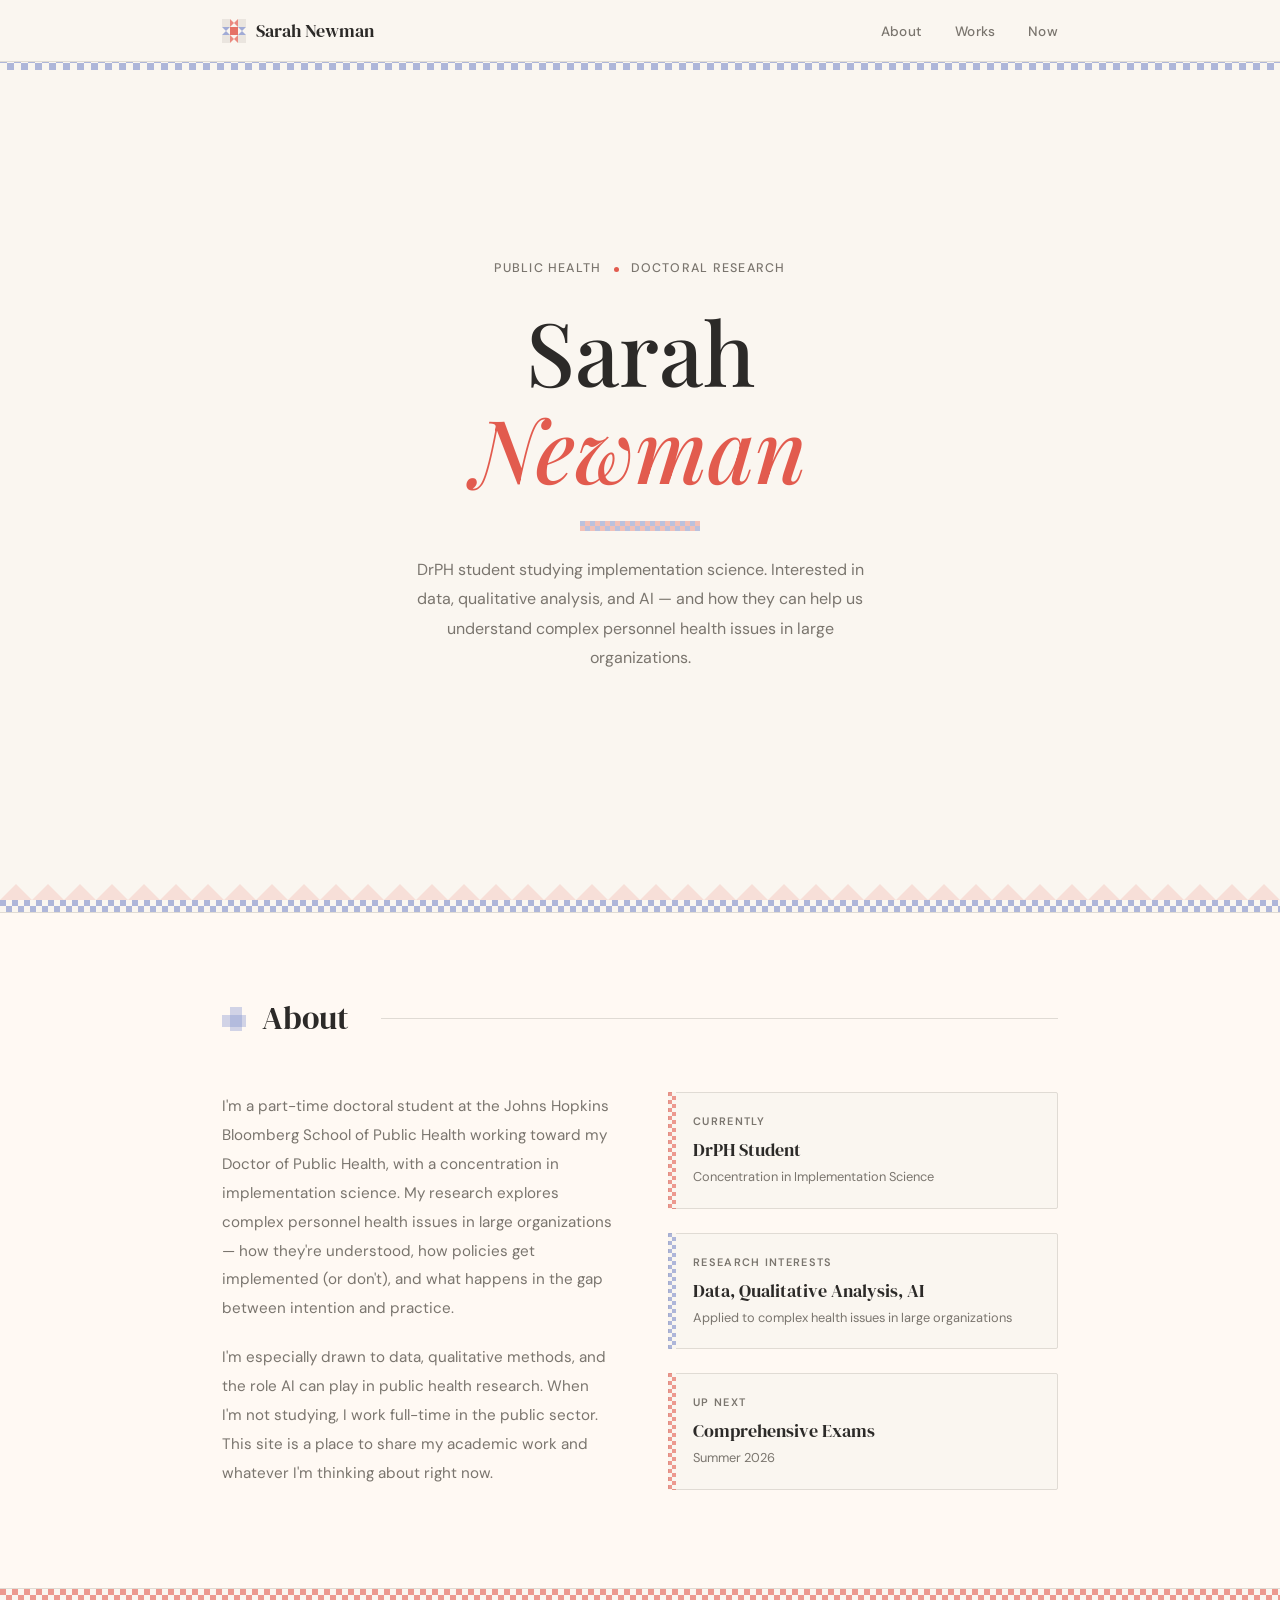
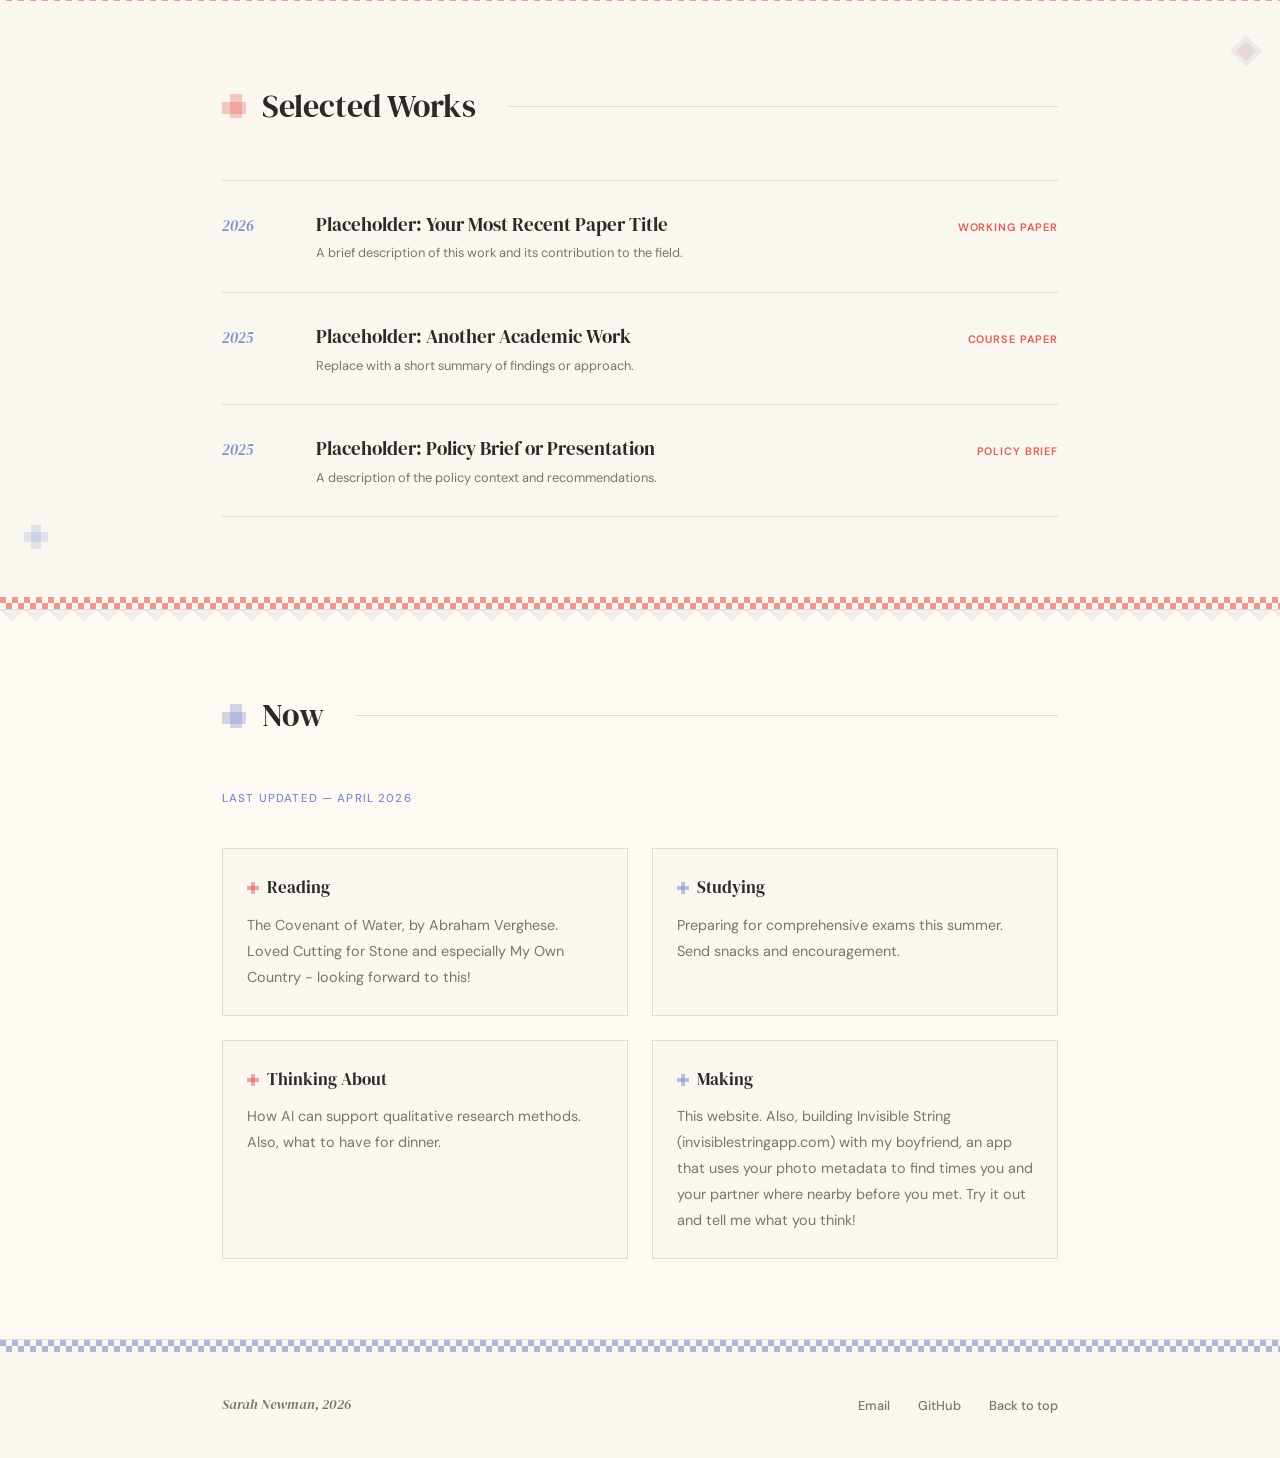
==== index.html @ 126efda4 "Update index.html" ====
<!DOCTYPE html>
<html lang="en">
<head>
    <meta charset="UTF-8">
    <meta name="viewport" content="width=device-width, initial-scale=1.0">
    <title>Sarah Newman</title>
    <link rel="preconnect" href="https://fonts.googleapis.com">
    <link rel="preconnect" href="https://fonts.gstatic.com" crossorigin>
    <link href="https://fonts.googleapis.com/css2?family=Playfair+Display:ital,wght@0,400;0,500;0,600;1,400;1,500&family=DM+Serif+Display:ital@0;1&family=DM+Sans:ital,wght@0,300;0,400;0,500;0,600;1,400&display=swap" rel="stylesheet">
    <style>
        *, *::before, *::after {
            margin: 0;
            padding: 0;
            box-sizing: border-box;
        }

        :root {
            --cream: #FAF6F0;
            --warm-white: #FFF9F3;
            --ink: #2c2a28;
            --muted: #7a756e;
            --coral: #E25B4E;
            --coral-light: rgba(226, 91, 78, 0.12);
            --periwinkle: #7B8CCA;
            --periwinkle-light: rgba(123, 140, 202, 0.12);
            --rule: #e0dbd4;
            --serif: 'DM Serif Display', Georgia, serif;
            --sans: 'DM Sans', 'Helvetica Neue', sans-serif;
        }

        html { scroll-behavior: smooth; }

        body {
            font-family: var(--sans);
            background-color: var(--cream);
            color: var(--ink);
            line-height: 1.6;
            -webkit-font-smoothing: antialiased;
        }

        /* ═══════════════════════════════════
           QUILT BLOCK SVG PATTERNS
           ═══════════════════════════════════ */

        /* Checkerboard pattern - coral */
        .checker-coral {
            background-image: url("data:image/svg+xml,%3Csvg width='24' height='24' viewBox='0 0 24 24' xmlns='http://www.w3.org/2000/svg'%3E%3Crect x='0' y='0' width='12' height='12' fill='%23E25B4E' opacity='0.9'/%3E%3Crect x='12' y='12' width='12' height='12' fill='%23E25B4E' opacity='0.9'/%3E%3Crect x='12' y='0' width='12' height='12' fill='%23FAF6F0'/%3E%3Crect x='0' y='12' width='12' height='12' fill='%23FAF6F0'/%3E%3C/svg%3E");
            background-size: 16px 16px;
        }

        /* Checkerboard pattern - periwinkle */
        .checker-peri {
            background-image: url("data:image/svg+xml,%3Csvg width='24' height='24' viewBox='0 0 24 24' xmlns='http://www.w3.org/2000/svg'%3E%3Crect x='0' y='0' width='12' height='12' fill='%237B8CCA' opacity='0.9'/%3E%3Crect x='12' y='12' width='12' height='12' fill='%237B8CCA' opacity='0.9'/%3E%3Crect x='12' y='0' width='12' height='12' fill='%23FAF6F0'/%3E%3Crect x='0' y='12' width='12' height='12' fill='%23FAF6F0'/%3E%3C/svg%3E");
            background-size: 16px 16px;
        }

        /* Cross / plus quilt block */
        .quilt-cross {
            display: inline-block;
            width: 28px;
            height: 28px;
            background-image: url("data:image/svg+xml,%3Csvg width='28' height='28' viewBox='0 0 28 28' xmlns='http://www.w3.org/2000/svg'%3E%3Crect x='8' y='0' width='12' height='28' fill='%237B8CCA' opacity='0.35'/%3E%3Crect x='0' y='8' width='28' height='12' fill='%237B8CCA' opacity='0.35'/%3E%3C/svg%3E");
            background-repeat: no-repeat;
        }

        .quilt-cross-coral {
            display: inline-block;
            width: 28px;
            height: 28px;
            background-image: url("data:image/svg+xml,%3Csvg width='28' height='28' viewBox='0 0 28 28' xmlns='http://www.w3.org/2000/svg'%3E%3Crect x='8' y='0' width='12' height='28' fill='%23E25B4E' opacity='0.3'/%3E%3Crect x='0' y='8' width='28' height='12' fill='%23E25B4E' opacity='0.3'/%3E%3C/svg%3E");
            background-repeat: no-repeat;
        }

        /* Diamond-in-square quilt block */
        .quilt-diamond {
            display: inline-block;
            width: 36px;
            height: 36px;
            background-image: url("data:image/svg+xml,%3Csvg width='36' height='36' viewBox='0 0 36 36' xmlns='http://www.w3.org/2000/svg'%3E%3Crect width='36' height='36' fill='none'/%3E%3Cpolygon points='18,2 34,18 18,34 2,18' fill='%23E25B4E' opacity='0.18'/%3E%3Cpolygon points='18,8 28,18 18,28 8,18' fill='%237B8CCA' opacity='0.22'/%3E%3Crect x='14' y='14' width='8' height='8' fill='%23E25B4E' opacity='0.2'/%3E%3C/svg%3E");
            background-repeat: no-repeat;
        }

        /* Nine-patch quilt block */
        .quilt-nine-patch {
            display: inline-block;
            width: 30px;
            height: 30px;
            background-image: url("data:image/svg+xml,%3Csvg width='30' height='30' viewBox='0 0 30 30' xmlns='http://www.w3.org/2000/svg'%3E%3Crect x='0' y='0' width='10' height='10' fill='%237B8CCA' opacity='0.3'/%3E%3Crect x='10' y='0' width='10' height='10' fill='%23E25B4E' opacity='0.2'/%3E%3Crect x='20' y='0' width='10' height='10' fill='%237B8CCA' opacity='0.3'/%3E%3Crect x='0' y='10' width='10' height='10' fill='%23E25B4E' opacity='0.2'/%3E%3Crect x='10' y='10' width='10' height='10' fill='%237B8CCA' opacity='0.3'/%3E%3Crect x='20' y='10' width='10' height='10' fill='%23E25B4E' opacity='0.2'/%3E%3Crect x='0' y='20' width='10' height='10' fill='%237B8CCA' opacity='0.3'/%3E%3Crect x='10' y='20' width='10' height='10' fill='%23E25B4E' opacity='0.2'/%3E%3Crect x='20' y='20' width='10' height='10' fill='%237B8CCA' opacity='0.3'/%3E%3C/svg%3E");
            background-repeat: no-repeat;
        }

        /* Pinwheel quilt block */
        .quilt-pinwheel {
            display: inline-block;
            width: 32px;
            height: 32px;
            background-image: url("data:image/svg+xml,%3Csvg width='32' height='32' viewBox='0 0 32 32' xmlns='http://www.w3.org/2000/svg'%3E%3Cpolygon points='0,0 16,0 16,16' fill='%23E25B4E' opacity='0.25'/%3E%3Cpolygon points='16,0 32,0 16,16' fill='%237B8CCA' opacity='0.25'/%3E%3Cpolygon points='32,0 32,16 16,16' fill='%23E25B4E' opacity='0.2'/%3E%3Cpolygon points='32,16 32,32 16,16' fill='%237B8CCA' opacity='0.2'/%3E%3Cpolygon points='32,32 16,32 16,16' fill='%23E25B4E' opacity='0.25'/%3E%3Cpolygon points='16,32 0,32 16,16' fill='%237B8CCA' opacity='0.25'/%3E%3Cpolygon points='0,32 0,16 16,16' fill='%23E25B4E' opacity='0.2'/%3E%3Cpolygon points='0,16 0,0 16,16' fill='%237B8CCA' opacity='0.2'/%3E%3C/svg%3E");
            background-repeat: no-repeat;
        }


        /* ─── NAV ─── */
        nav {
            position: fixed;
            top: 0;
            width: 100%;
            background: var(--cream);
            z-index: 100;
            border-bottom: 1px solid var(--rule);
        }

        nav .nav-inner {
            max-width: 900px;
            margin: 0 auto;
            padding: 1rem 2rem;
            display: flex;
            justify-content: space-between;
            align-items: center;
        }

        nav .logo {
            font-family: var(--serif);
            font-size: 1.15rem;
            text-decoration: none;
            color: var(--ink);
            display: flex;
            align-items: center;
            gap: 0.6rem;
        }

        /* Ohio Star quilt block: 3x3 grid with star-point quarter-square triangles */
        nav .logo-star {
            display: inline-block;
            width: 24px;
            height: 24px;
            background-image: url("data:image/svg+xml,%3Csvg width='24' height='24' viewBox='0 0 24 24' xmlns='http://www.w3.org/2000/svg'%3E%3C!-- background --%3E%3Crect width='24' height='24' fill='%23FAF6F0'/%3E%3C!-- 4 corner squares (cream/background) --%3E%3Crect x='0' y='0' width='8' height='8' fill='%23e0dbd4' opacity='0.6'/%3E%3Crect x='16' y='0' width='8' height='8' fill='%23e0dbd4' opacity='0.6'/%3E%3Crect x='0' y='16' width='8' height='8' fill='%23e0dbd4' opacity='0.6'/%3E%3Crect x='16' y='16' width='8' height='8' fill='%23e0dbd4' opacity='0.6'/%3E%3C!-- center square --%3E%3Crect x='8' y='8' width='8' height='8' fill='%23E25B4E' opacity='0.85'/%3E%3C!-- top star points --%3E%3Cpolygon points='8,0 12,4 8,8' fill='%23E25B4E' opacity='0.7'/%3E%3Cpolygon points='16,0 12,4 16,8' fill='%23E25B4E' opacity='0.7'/%3E%3C!-- right star points --%3E%3Cpolygon points='24,8 20,12 16,8' fill='%237B8CCA' opacity='0.7'/%3E%3Cpolygon points='24,16 20,12 16,16' fill='%237B8CCA' opacity='0.7'/%3E%3C!-- bottom star points --%3E%3Cpolygon points='8,24 12,20 8,16' fill='%23E25B4E' opacity='0.7'/%3E%3Cpolygon points='16,24 12,20 16,16' fill='%23E25B4E' opacity='0.7'/%3E%3C!-- left star points --%3E%3Cpolygon points='0,8 4,12 8,8' fill='%237B8CCA' opacity='0.7'/%3E%3Cpolygon points='0,16 4,12 8,16' fill='%237B8CCA' opacity='0.7'/%3E%3C/svg%3E");
            background-repeat: no-repeat;
        }

        nav .nav-links {
            display: flex;
            gap: 2rem;
            list-style: none;
        }

        nav .nav-links a {
            font-size: 0.85rem;
            font-weight: 500;
            text-decoration: none;
            color: var(--muted);
            letter-spacing: 0.03em;
            transition: color 0.3s ease;
        }

        nav .nav-links a:hover {
            color: var(--coral);
        }

        /* ─── HERO ─── */
        .hero {
            min-height: 100vh;
            display: flex;
            align-items: center;
            justify-content: center;
            padding: 7rem 2rem 5rem;
            position: relative;
            overflow: hidden;
        }

        /* Checker border strip at top - periwinkle */
        .hero::before {
            content: '';
            position: absolute;
            top: 56px;
            left: 0;
            width: 100%;
            height: 14px;
            background-image: url("data:image/svg+xml,%3Csvg width='14' height='14' viewBox='0 0 14 14' xmlns='http://www.w3.org/2000/svg'%3E%3Crect x='0' y='0' width='7' height='7' fill='%237B8CCA' opacity='0.6'/%3E%3Crect x='7' y='7' width='7' height='7' fill='%237B8CCA' opacity='0.6'/%3E%3Crect x='7' y='0' width='7' height='7' fill='%23FAF6F0'/%3E%3Crect x='0' y='7' width='7' height='7' fill='%23FAF6F0'/%3E%3C/svg%3E");
            background-size: 14px 14px;
        }

        /* Sawtooth border at bottom of hero */
        .hero::after {
            content: '';
            position: absolute;
            bottom: 0;
            left: 0;
            width: 100%;
            height: 16px;
            background-image: url("data:image/svg+xml,%3Csvg width='32' height='16' viewBox='0 0 32 16' xmlns='http://www.w3.org/2000/svg'%3E%3Cpolygon points='0,16 16,0 32,16' fill='%23E25B4E' opacity='0.15'/%3E%3C/svg%3E");
            background-size: 32px 16px;
        }

        .hero-content {
            max-width: 620px;
            text-align: center;
            position: relative;
        }


        .hero-label {
            font-size: 0.78rem;
            font-weight: 500;
            letter-spacing: 0.1em;
            text-transform: uppercase;
            color: var(--muted);
            margin-bottom: 1.5rem;
            display: flex;
            align-items: center;
            justify-content: center;
            gap: 0.75rem;
        }

        .hero-label .dot {
            width: 5px;
            height: 5px;
            background: var(--coral);
            border-radius: 50%;
            display: inline-block;
        }

        .hero h1 {
            font-family: 'Playfair Display', Georgia, serif;
            font-size: clamp(3.2rem, 7vw, 5.5rem);
            font-weight: 500;
            line-height: 1.1;
            color: var(--ink);
            margin-bottom: 1.5rem;
        }

        .hero h1 em {
            font-style: italic;
            color: var(--coral);
        }

        .hero-divider {
            width: 120px;
            height: 10px;
            margin: 1.5rem auto;
            background-image: url("data:image/svg+xml,%3Csvg width='10' height='10' viewBox='0 0 10 10' xmlns='http://www.w3.org/2000/svg'%3E%3Crect x='0' y='0' width='5' height='5' fill='%237B8CCA' opacity='0.5'/%3E%3Crect x='5' y='5' width='5' height='5' fill='%237B8CCA' opacity='0.5'/%3E%3Crect x='5' y='0' width='5' height='5' fill='%23E25B4E' opacity='0.35'/%3E%3Crect x='0' y='5' width='5' height='5' fill='%23E25B4E' opacity='0.35'/%3E%3C/svg%3E");
            background-size: 10px 10px;
        }

        .hero-bio {
            font-size: 1rem;
            color: var(--muted);
            max-width: 460px;
            margin: 0 auto;
            line-height: 1.85;
        }

        /* ─── SECTIONS ─── */
        .content-wrap {
            max-width: 900px;
            margin: 0 auto;
            padding: 5rem 2rem;
        }

        .section-header {
            display: flex;
            align-items: center;
            gap: 1rem;
            margin-bottom: 3rem;
        }

        .section-header .quilt-icon {
            width: 24px;
            height: 24px;
            flex-shrink: 0;
        }

        .section-title {
            font-family: var(--serif);
            font-size: 2rem;
            font-weight: 400;
        }

        .section-rule {
            flex: 1;
            height: 1px;
            background: var(--rule);
            margin-left: 1rem;
        }

        /* ─── CHECKER BORDER STRIPS ─── */
        .checker-strip {
            width: 100%;
            height: 12px;
        }

        .checker-strip-peri {
            background-image: url("data:image/svg+xml,%3Csvg width='12' height='12' viewBox='0 0 12 12' xmlns='http://www.w3.org/2000/svg'%3E%3Crect x='0' y='0' width='6' height='6' fill='%237B8CCA' opacity='0.6'/%3E%3Crect x='6' y='6' width='6' height='6' fill='%237B8CCA' opacity='0.6'/%3E%3Crect x='6' y='0' width='6' height='6' fill='%23FAF6F0'/%3E%3Crect x='0' y='6' width='6' height='6' fill='%23FAF6F0'/%3E%3C/svg%3E");
            background-size: 12px 12px;
        }

        .checker-strip-coral {
            background-image: url("data:image/svg+xml,%3Csvg width='12' height='12' viewBox='0 0 12 12' xmlns='http://www.w3.org/2000/svg'%3E%3Crect x='0' y='0' width='6' height='6' fill='%23E25B4E' opacity='0.6'/%3E%3Crect x='6' y='6' width='6' height='6' fill='%23E25B4E' opacity='0.6'/%3E%3Crect x='6' y='0' width='6' height='6' fill='%23FAF6F0'/%3E%3Crect x='0' y='6' width='6' height='6' fill='%23FAF6F0'/%3E%3C/svg%3E");
            background-size: 12px 12px;
        }

        /* ─── ABOUT ─── */
        .about-section {
            background: var(--warm-white);
            border-top: 1px solid var(--rule);
            border-bottom: 1px solid var(--rule);
            position: relative;
            overflow: hidden;
        }

        .about-grid {
            display: grid;
            grid-template-columns: 1fr 1fr;
            gap: 3.5rem;
            align-items: start;
        }

        .about-text p {
            font-size: 0.95rem;
            line-height: 1.9;
            color: var(--muted);
            margin-bottom: 1.25rem;
        }

        .about-details {
            display: flex;
            flex-direction: column;
            gap: 1.5rem;
        }

        .detail-card {
            padding: 1.25rem 1.5rem;
            border: 1px solid var(--rule);
            border-radius: 2px;
            position: relative;
            background: var(--cream);
        }

        .detail-card::before {
            content: '';
            position: absolute;
            top: -1px;
            left: -1px;
            width: 8px;
            height: calc(100% + 2px);
        }

        .detail-card.coral-accent::before {
            background-image: url("data:image/svg+xml,%3Csvg width='8' height='8' viewBox='0 0 8 8' xmlns='http://www.w3.org/2000/svg'%3E%3Crect x='0' y='0' width='4' height='4' fill='%23E25B4E' opacity='0.6'/%3E%3Crect x='4' y='4' width='4' height='4' fill='%23E25B4E' opacity='0.6'/%3E%3Crect x='4' y='0' width='4' height='4' fill='%23FAF6F0'/%3E%3Crect x='0' y='4' width='4' height='4' fill='%23FAF6F0'/%3E%3C/svg%3E");
            background-size: 8px 8px;
        }

        .detail-card.peri-accent::before {
            background-image: url("data:image/svg+xml,%3Csvg width='8' height='8' viewBox='0 0 8 8' xmlns='http://www.w3.org/2000/svg'%3E%3Crect x='0' y='0' width='4' height='4' fill='%237B8CCA' opacity='0.6'/%3E%3Crect x='4' y='4' width='4' height='4' fill='%237B8CCA' opacity='0.6'/%3E%3Crect x='4' y='0' width='4' height='4' fill='%23FAF6F0'/%3E%3Crect x='0' y='4' width='4' height='4' fill='%23FAF6F0'/%3E%3C/svg%3E");
            background-size: 8px 8px;
        }

        .detail-card .card-label {
            font-size: 0.68rem;
            font-weight: 600;
            letter-spacing: 0.12em;
            text-transform: uppercase;
            color: var(--muted);
            margin-bottom: 0.3rem;
        }

        .detail-card .card-value {
            font-family: var(--serif);
            font-size: 1.15rem;
        }

        .detail-card .card-detail {
            font-size: 0.8rem;
            color: var(--muted);
            margin-top: 0.15rem;
        }

        /* ─── WORKS ─── */
        .works-section {
            position: relative;
            overflow: hidden;
        }

        /* Scattered quilt blocks on works section */
        .works-section::before {
            content: '';
            position: absolute;
            top: 2rem;
            right: 1rem;
            width: 36px;
            height: 36px;
            background-image: url("data:image/svg+xml,%3Csvg width='36' height='36' viewBox='0 0 36 36' xmlns='http://www.w3.org/2000/svg'%3E%3Cpolygon points='18,2 34,18 18,34 2,18' fill='%237B8CCA' opacity='0.12'/%3E%3Cpolygon points='18,8 28,18 18,28 8,18' fill='%23E25B4E' opacity='0.12'/%3E%3C/svg%3E");
            background-repeat: no-repeat;
            pointer-events: none;
        }

        .works-section::after {
            content: '';
            position: absolute;
            bottom: 3rem;
            left: 1.5rem;
            width: 24px;
            height: 24px;
            background-image: url("data:image/svg+xml,%3Csvg width='24' height='24' viewBox='0 0 24 24' xmlns='http://www.w3.org/2000/svg'%3E%3Crect x='7' y='0' width='10' height='24' fill='%237B8CCA' opacity='0.2'/%3E%3Crect x='0' y='7' width='24' height='10' fill='%237B8CCA' opacity='0.2'/%3E%3C/svg%3E");
            background-repeat: no-repeat;
            pointer-events: none;
        }

        .works-list {
            list-style: none;
        }

        .works-list li {
            border-bottom: 1px solid var(--rule);
            padding: 1.75rem 0;
            display: grid;
            grid-template-columns: 70px 1fr auto;
            gap: 1.5rem;
            align-items: baseline;
            transition: all 0.25s ease;
        }

        .works-list li:first-child {
            border-top: 1px solid var(--rule);
        }

        .works-list li:hover {
            padding-left: 1rem;
        }

        .work-year {
            font-family: var(--serif);
            font-size: 0.95rem;
            font-style: italic;
            color: var(--periwinkle);
        }

        .work-title {
            font-family: var(--serif);
            font-size: 1.2rem;
            font-weight: 400;
            color: var(--ink);
        }

        .work-desc {
            font-size: 0.8rem;
            color: var(--muted);
            margin-top: 0.25rem;
        }

        .work-type {
            font-size: 0.68rem;
            font-weight: 600;
            letter-spacing: 0.08em;
            text-transform: uppercase;
            color: var(--coral);
            white-space: nowrap;
        }

        /* ─── NOW ─── */
        .now-section {
            background: var(--warm-white);
            border-top: 1px solid var(--rule);
            border-bottom: 1px solid var(--rule);
            position: relative;
            overflow: hidden;
        }

        /* Sawtooth at top of Now section */
        .now-section::before {
            content: '';
            position: absolute;
            top: 0;
            left: 0;
            width: 100%;
            height: 12px;
            background-image: url("data:image/svg+xml,%3Csvg width='24' height='12' viewBox='0 0 24 12' xmlns='http://www.w3.org/2000/svg'%3E%3Cpolygon points='0,0 12,12 24,0' fill='%237B8CCA' opacity='0.1'/%3E%3C/svg%3E");
            background-size: 24px 12px;
            pointer-events: none;
        }

        .now-updated {
            font-size: 0.72rem;
            font-weight: 500;
            letter-spacing: 0.1em;
            text-transform: uppercase;
            color: var(--periwinkle);
            margin-bottom: 2.5rem;
        }

        .now-grid {
            display: grid;
            grid-template-columns: 1fr 1fr;
            gap: 1.5rem;
        }

        .now-card {
            padding: 1.5rem;
            border: 1px solid var(--rule);
            background: var(--cream);
            transition: all 0.25s ease;
            position: relative;
        }

        .now-card:hover {
            transform: translateY(-2px);
            box-shadow: 0 4px 16px rgba(0,0,0,0.04);
        }

        .now-card .now-label {
            font-family: var(--serif);
            font-size: 1.05rem;
            color: var(--ink);
            margin-bottom: 0.6rem;
            display: flex;
            align-items: center;
            gap: 0.5rem;
        }

        .now-card .now-label .mini-cross {
            display: inline-block;
            width: 12px;
            height: 12px;
        }

        .now-card .mini-cross-coral {
            background-image: url("data:image/svg+xml,%3Csvg width='12' height='12' viewBox='0 0 12 12' xmlns='http://www.w3.org/2000/svg'%3E%3Crect x='4' y='0' width='4' height='12' fill='%23E25B4E' opacity='0.5'/%3E%3Crect x='0' y='4' width='12' height='4' fill='%23E25B4E' opacity='0.5'/%3E%3C/svg%3E");
            background-repeat: no-repeat;
        }

        .now-card .mini-cross-peri {
            background-image: url("data:image/svg+xml,%3Csvg width='12' height='12' viewBox='0 0 12 12' xmlns='http://www.w3.org/2000/svg'%3E%3Crect x='4' y='0' width='4' height='12' fill='%237B8CCA' opacity='0.5'/%3E%3Crect x='0' y='4' width='12' height='4' fill='%237B8CCA' opacity='0.5'/%3E%3C/svg%3E");
            background-repeat: no-repeat;
        }

        .now-card p {
            font-size: 0.9rem;
            line-height: 1.8;
            color: var(--muted);
        }

        /* ─── FOOTER ─── */
        footer {
            padding: 0;
        }

        .footer-inner {
            max-width: 900px;
            margin: 0 auto;
            padding: 2.5rem 2rem;
            display: flex;
            justify-content: space-between;
            align-items: center;
        }

        .footer-name {
            font-family: var(--serif);
            font-size: 0.9rem;
            font-style: italic;
            color: var(--muted);
        }

        .footer-links {
            display: flex;
            gap: 1.75rem;
            list-style: none;
        }

        .footer-links a {
            font-size: 0.8rem;
            font-weight: 500;
            text-decoration: none;
            color: var(--muted);
            transition: color 0.3s ease;
        }

        .footer-links a:hover {
            color: var(--coral);
        }

        /* ─── RESPONSIVE ─── */
        @media (max-width: 768px) {
            nav .nav-inner {
                padding: 0.8rem 1.5rem;
            }

            nav .nav-links {
                gap: 1.25rem;
            }

            .hero {
                padding: 6rem 1.5rem 4rem;
            }

            .content-wrap {
                padding: 3.5rem 1.5rem;
            }

            .about-grid {
                grid-template-columns: 1fr;
                gap: 2rem;
            }

            .works-list li {
                grid-template-columns: 1fr;
                gap: 0.2rem;
            }

            .work-year {
                font-size: 0.8rem;
            }

            .work-type {
                margin-top: 0.4rem;
            }

            .now-grid {
                grid-template-columns: 1fr;
            }

            .footer-inner {
                flex-direction: column;
                gap: 1.25rem;
                text-align: center;
            }

        }
    </style>
</head>
<body>

    <!-- NAV -->
    <nav>
        <div class="nav-inner">
            <a href="#" class="logo">
                <span class="logo-star"></span>
                Sarah Newman
            </a>
            <ul class="nav-links">
                <li><a href="#about">About</a></li>
                <li><a href="#works">Works</a></li>
                <li><a href="#now">Now</a></li>
            </ul>
        </div>
    </nav>

    <!-- HERO -->
    <section class="hero">
        <div class="hero-content">
            <p class="hero-label">Public Health <span class="dot"></span> Doctoral Research</p>
            <h1>Sarah<br><em>Newman</em></h1>
            <div class="hero-divider"></div>
            <p class="hero-bio">
                DrPH student studying implementation science. Interested in data, qualitative analysis, and AI — and how they can help us understand complex personnel health issues in large organizations.
            </p>
        </div>
    </section>

    <!-- Checker strip -->
    <div class="checker-strip checker-strip-peri"></div>

    <!-- ABOUT -->
    <section class="about-section">
        <div class="content-wrap">
            <div class="section-header">
                <div class="quilt-icon quilt-cross"></div>
                <h2 class="section-title">About</h2>
                <div class="section-rule"></div>
            </div>
            <div class="about-grid">
                <div class="about-text">
                    <p>
                        I'm a part-time doctoral student at the Johns Hopkins Bloomberg School of Public Health working toward my Doctor of Public Health, with a concentration in implementation science. My research explores complex personnel health issues in large organizations — how they're understood, how policies get implemented (or don't), and what happens in the gap between intention and practice.
                    </p>
                    <p>
                        I'm especially drawn to data, qualitative methods, and the role AI can play in public health research. When I'm not studying, I work full-time in the public sector. This site is a place to share my academic work and whatever I'm thinking about right now.
                    </p>
                </div>
                <div class="about-details">
                    <div class="detail-card coral-accent">
                        <p class="card-label">Currently</p>
                        <p class="card-value">DrPH Student</p>
                        <p class="card-detail">Concentration in Implementation Science</p>
                    </div>
                    <div class="detail-card peri-accent">
                        <p class="card-label">Research Interests</p>
                        <p class="card-value">Data, Qualitative Analysis, AI</p>
                        <p class="card-detail">Applied to complex health issues in large organizations</p>
                    </div>
                    <div class="detail-card coral-accent">
                        <p class="card-label">Up Next</p>
                        <p class="card-value">Comprehensive Exams</p>
                        <p class="card-detail">Summer 2026</p>
                    </div>
                </div>
            </div>
        </div>
    </section>

    <!-- Checker strip -->
    <div class="checker-strip checker-strip-coral"></div>

    <!-- SELECTED WORKS -->
    <section class="works-section">
        <div class="content-wrap">
            <div class="section-header">
                <div class="quilt-icon quilt-cross-coral"></div>
                <h2 class="section-title">Selected Works</h2>
                <div class="section-rule"></div>
            </div>
            <ul class="works-list">
                <li>
                    <span class="work-year">2026</span>
                    <div>
                        <p class="work-title">Placeholder: Your Most Recent Paper Title</p>
                        <p class="work-desc">A brief description of this work and its contribution to the field.</p>
                    </div>
                    <span class="work-type">Working Paper</span>
                </li>
                <li>
                    <span class="work-year">2025</span>
                    <div>
                        <p class="work-title">Placeholder: Another Academic Work</p>
                        <p class="work-desc">Replace with a short summary of findings or approach.</p>
                    </div>
                    <span class="work-type">Course Paper</span>
                </li>
                <li>
                    <span class="work-year">2025</span>
                    <div>
                        <p class="work-title">Placeholder: Policy Brief or Presentation</p>
                        <p class="work-desc">A description of the policy context and recommendations.</p>
                    </div>
                    <span class="work-type">Policy Brief</span>
                </li>
            </ul>
        </div>
    </section>

    <!-- Checker strip -->
    <div class="checker-strip checker-strip-coral"></div>

    <!-- NOW -->
    <section class="now-section">
        <div class="content-wrap">
            <div class="section-header">
                <div class="quilt-icon quilt-cross"></div>
                <h2 class="section-title">Now</h2>
                <div class="section-rule"></div>
            </div>
            <p class="now-updated">Last updated — April 2026</p>
            <div class="now-grid">
                <div class="now-card">
                    <p class="now-label">
                        <span class="mini-cross mini-cross-coral"></span>
                        Reading
                    </p>
                    <p>The Covenant of Water, by Abraham Verghese. Loved Cutting for Stone and especially My Own Country - looking forward to this!</p>
                </div>
                <div class="now-card">
                    <p class="now-label">
                        <span class="mini-cross mini-cross-peri"></span>
                        Studying
                    </p>
                    <p>Preparing for comprehensive exams this summer. Send snacks and encouragement.</p>
                </div>
                <div class="now-card">
                    <p class="now-label">
                        <span class="mini-cross mini-cross-coral"></span>
                        Thinking About
                    </p>
                    <p>How AI can support qualitative research methods. Also, what to have for dinner.</p>
                </div>
                <div class="now-card">
                    <p class="now-label">
                        <span class="mini-cross mini-cross-peri"></span>
                        Making
                    </p>
                    <p>This website. Also, building Invisible String (invisiblestringapp.com) with my boyfriend, an app that uses your photo metadata to find times you and your partner where nearby before you met. Try it out and tell me what you think!</p>
                </div>
            </div>
        </div>
    </section>

    <!-- Checker strip -->
    <div class="checker-strip checker-strip-peri"></div>

    <!-- FOOTER -->
    <footer>
        <div class="footer-inner">
            <span class="footer-name">Sarah Newman, 2026</span>
            <ul class="footer-links">
                <li><a href="mailto:heysarahnewman@gmail.com">Email</a></li>
                <li><a href="https://github.com/heysarahnewman">GitHub</a></li>
                <li><a href="#">Back to top</a></li>
            </ul>
        </div>
    </footer>

</body>
</html>
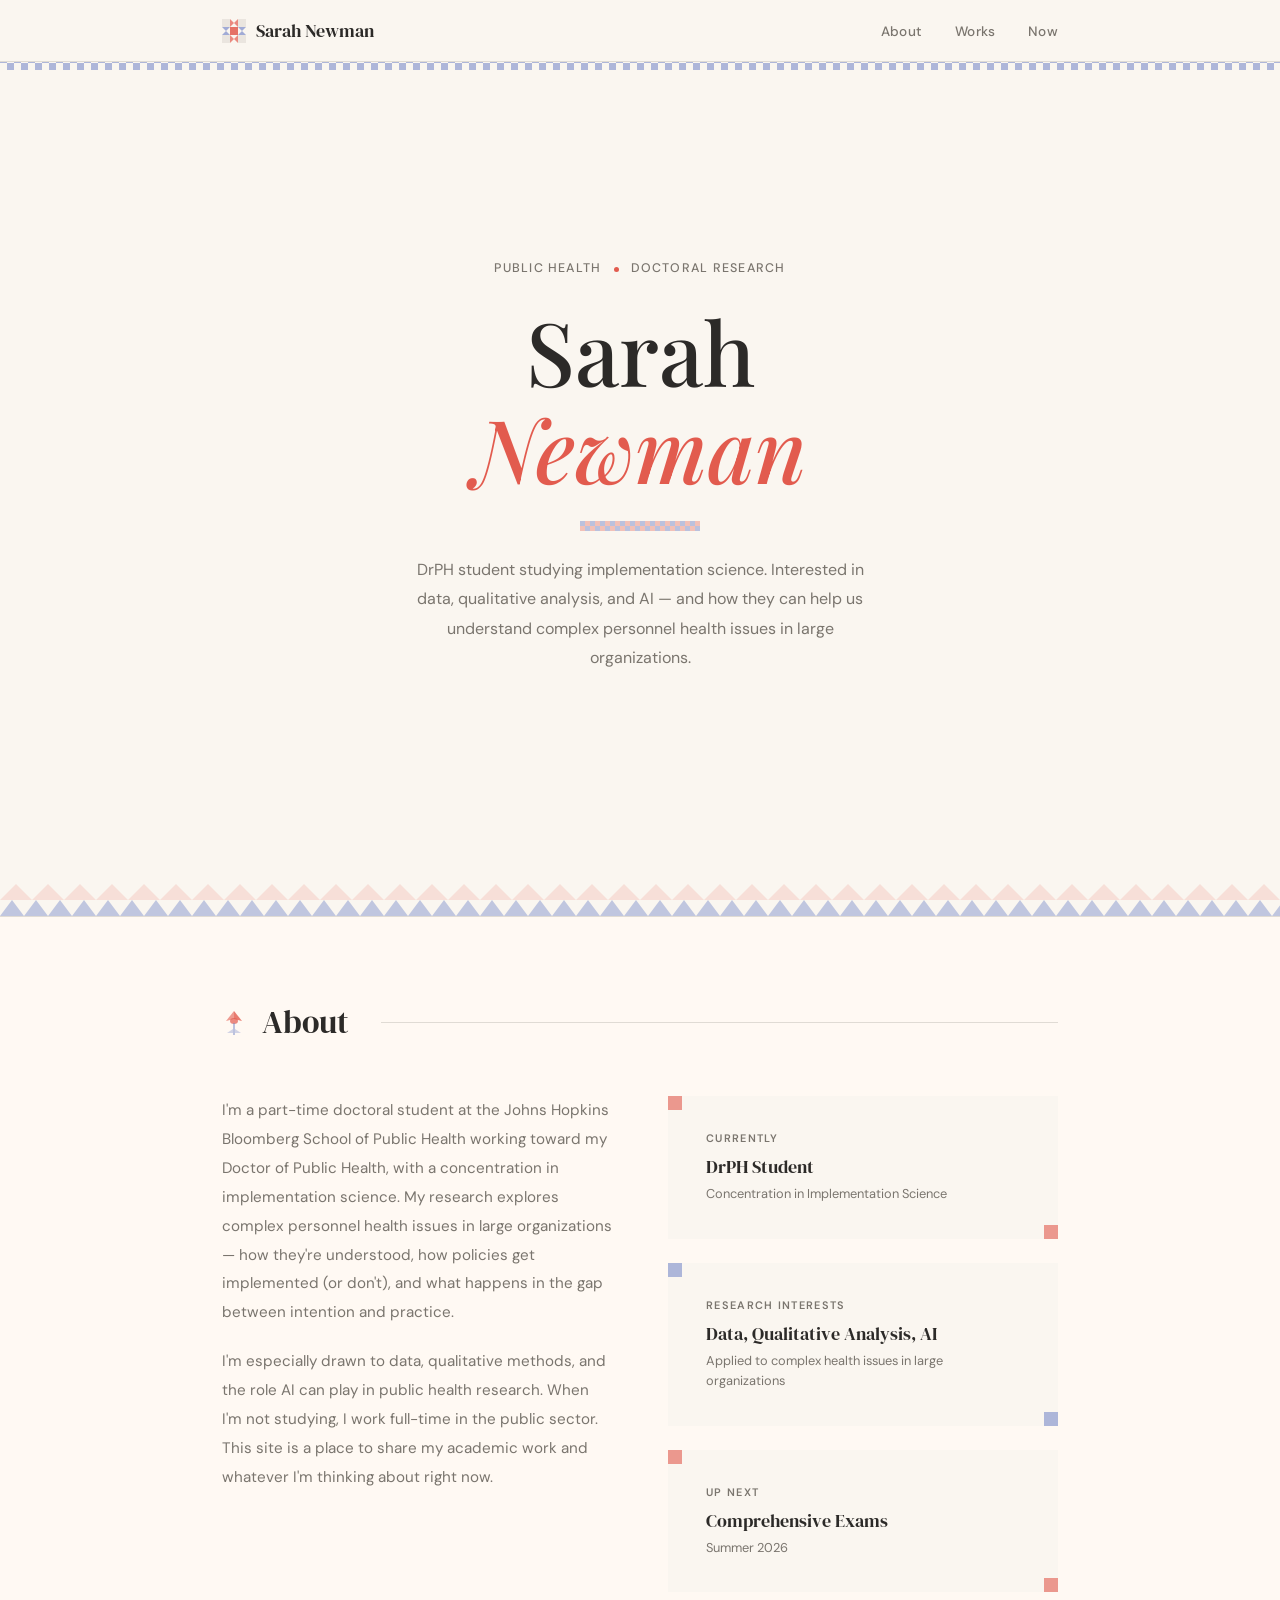
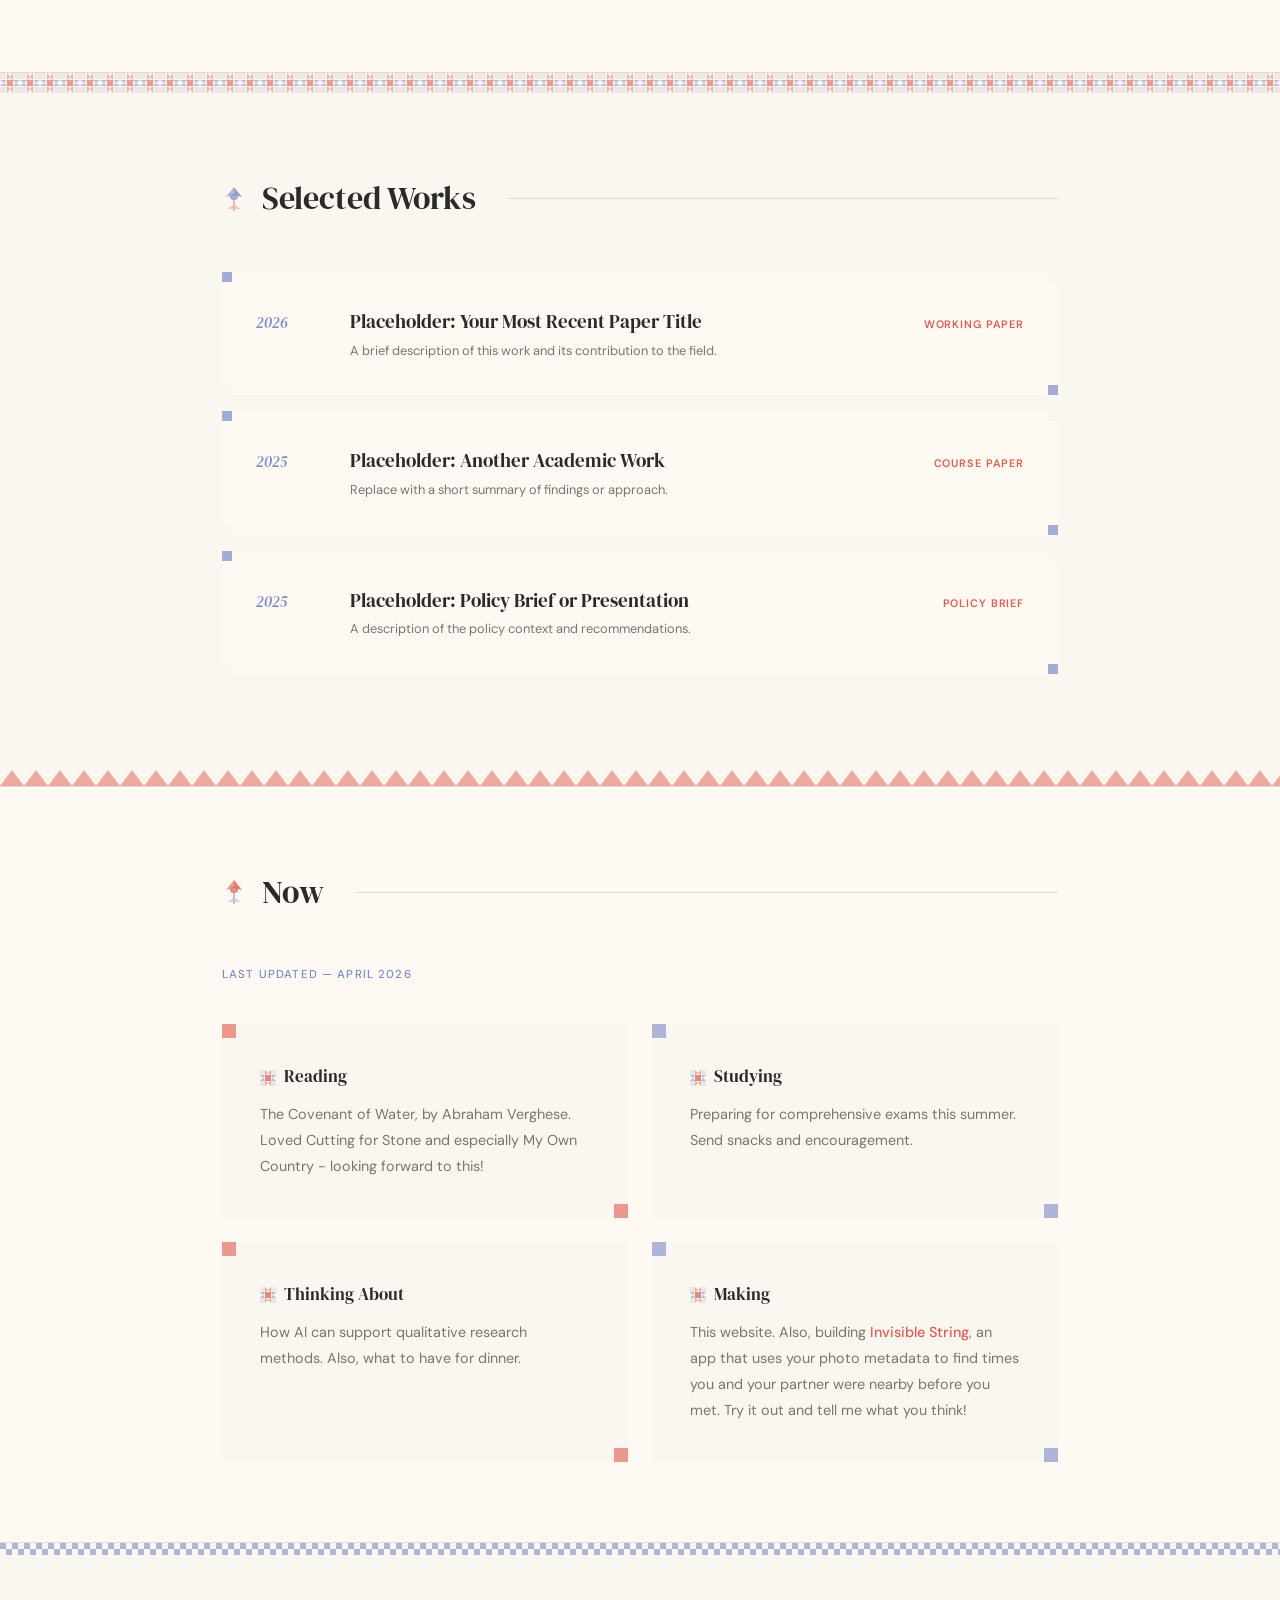
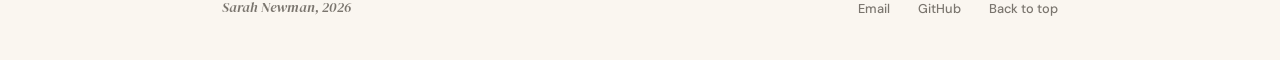
==== commit 63f53f14: "Update index.html" ====
--- a/index.html
+++ b/index.html
@@ -4,6 +4,7 @@
     <meta charset="UTF-8">
     <meta name="viewport" content="width=device-width, initial-scale=1.0">
     <title>Sarah Newman</title>
+    <link rel="icon" type="image/svg+xml" href="favicon.svg">
     <link rel="preconnect" href="https://fonts.googleapis.com">
     <link rel="preconnect" href="https://fonts.gstatic.com" crossorigin>
     <link href="https://fonts.googleapis.com/css2?family=Playfair+Display:ital,wght@0,400;0,500;0,600;1,400;1,500&family=DM+Serif+Display:ital@0;1&family=DM+Sans:ital,wght@0,300;0,400;0,500;0,600;1,400&display=swap" rel="stylesheet">
@@ -13,7 +14,6 @@
             padding: 0;
             box-sizing: border-box;
         }
-
         :root {
             --cream: #FAF6F0;
             --warm-white: #FFF9F3;
@@ -27,9 +27,7 @@
             --serif: 'DM Serif Display', Georgia, serif;
             --sans: 'DM Sans', 'Helvetica Neue', sans-serif;
         }
-
         html { scroll-behavior: smooth; }
-
         body {
             font-family: var(--sans);
             background-color: var(--cream);
@@ -37,23 +35,19 @@
             line-height: 1.6;
             -webkit-font-smoothing: antialiased;
         }
-
         /* ═══════════════════════════════════
            QUILT BLOCK SVG PATTERNS
            ═══════════════════════════════════ */
-
         /* Checkerboard pattern - coral */
         .checker-coral {
             background-image: url("data:image/svg+xml,%3Csvg width='24' height='24' viewBox='0 0 24 24' xmlns='http://www.w3.org/2000/svg'%3E%3Crect x='0' y='0' width='12' height='12' fill='%23E25B4E' opacity='0.9'/%3E%3Crect x='12' y='12' width='12' height='12' fill='%23E25B4E' opacity='0.9'/%3E%3Crect x='12' y='0' width='12' height='12' fill='%23FAF6F0'/%3E%3Crect x='0' y='12' width='12' height='12' fill='%23FAF6F0'/%3E%3C/svg%3E");
             background-size: 16px 16px;
         }
-
         /* Checkerboard pattern - periwinkle */
         .checker-peri {
             background-image: url("data:image/svg+xml,%3Csvg width='24' height='24' viewBox='0 0 24 24' xmlns='http://www.w3.org/2000/svg'%3E%3Crect x='0' y='0' width='12' height='12' fill='%237B8CCA' opacity='0.9'/%3E%3Crect x='12' y='12' width='12' height='12' fill='%237B8CCA' opacity='0.9'/%3E%3Crect x='12' y='0' width='12' height='12' fill='%23FAF6F0'/%3E%3Crect x='0' y='12' width='12' height='12' fill='%23FAF6F0'/%3E%3C/svg%3E");
             background-size: 16px 16px;
         }
-
         /* Cross / plus quilt block */
         .quilt-cross {
             display: inline-block;
@@ -62,7 +56,6 @@
             background-image: url("data:image/svg+xml,%3Csvg width='28' height='28' viewBox='0 0 28 28' xmlns='http://www.w3.org/2000/svg'%3E%3Crect x='8' y='0' width='12' height='28' fill='%237B8CCA' opacity='0.35'/%3E%3Crect x='0' y='8' width='28' height='12' fill='%237B8CCA' opacity='0.35'/%3E%3C/svg%3E");
             background-repeat: no-repeat;
         }
-
         .quilt-cross-coral {
             display: inline-block;
             width: 28px;
@@ -70,7 +63,6 @@
             background-image: url("data:image/svg+xml,%3Csvg width='28' height='28' viewBox='0 0 28 28' xmlns='http://www.w3.org/2000/svg'%3E%3Crect x='8' y='0' width='12' height='28' fill='%23E25B4E' opacity='0.3'/%3E%3Crect x='0' y='8' width='28' height='12' fill='%23E25B4E' opacity='0.3'/%3E%3C/svg%3E");
             background-repeat: no-repeat;
         }
-
         /* Diamond-in-square quilt block */
         .quilt-diamond {
             display: inline-block;
@@ -79,7 +71,6 @@
             background-image: url("data:image/svg+xml,%3Csvg width='36' height='36' viewBox='0 0 36 36' xmlns='http://www.w3.org/2000/svg'%3E%3Crect width='36' height='36' fill='none'/%3E%3Cpolygon points='18,2 34,18 18,34 2,18' fill='%23E25B4E' opacity='0.18'/%3E%3Cpolygon points='18,8 28,18 18,28 8,18' fill='%237B8CCA' opacity='0.22'/%3E%3Crect x='14' y='14' width='8' height='8' fill='%23E25B4E' opacity='0.2'/%3E%3C/svg%3E");
             background-repeat: no-repeat;
         }
-
         /* Nine-patch quilt block */
         .quilt-nine-patch {
             display: inline-block;
@@ -88,7 +79,6 @@
             background-image: url("data:image/svg+xml,%3Csvg width='30' height='30' viewBox='0 0 30 30' xmlns='http://www.w3.org/2000/svg'%3E%3Crect x='0' y='0' width='10' height='10' fill='%237B8CCA' opacity='0.3'/%3E%3Crect x='10' y='0' width='10' height='10' fill='%23E25B4E' opacity='0.2'/%3E%3Crect x='20' y='0' width='10' height='10' fill='%237B8CCA' opacity='0.3'/%3E%3Crect x='0' y='10' width='10' height='10' fill='%23E25B4E' opacity='0.2'/%3E%3Crect x='10' y='10' width='10' height='10' fill='%237B8CCA' opacity='0.3'/%3E%3Crect x='20' y='10' width='10' height='10' fill='%23E25B4E' opacity='0.2'/%3E%3Crect x='0' y='20' width='10' height='10' fill='%237B8CCA' opacity='0.3'/%3E%3Crect x='10' y='20' width='10' height='10' fill='%23E25B4E' opacity='0.2'/%3E%3Crect x='20' y='20' width='10' height='10' fill='%237B8CCA' opacity='0.3'/%3E%3C/svg%3E");
             background-repeat: no-repeat;
         }
-
         /* Pinwheel quilt block */
         .quilt-pinwheel {
             display: inline-block;
@@ -97,8 +87,51 @@
             background-image: url("data:image/svg+xml,%3Csvg width='32' height='32' viewBox='0 0 32 32' xmlns='http://www.w3.org/2000/svg'%3E%3Cpolygon points='0,0 16,0 16,16' fill='%23E25B4E' opacity='0.25'/%3E%3Cpolygon points='16,0 32,0 16,16' fill='%237B8CCA' opacity='0.25'/%3E%3Cpolygon points='32,0 32,16 16,16' fill='%23E25B4E' opacity='0.2'/%3E%3Cpolygon points='32,16 32,32 16,16' fill='%237B8CCA' opacity='0.2'/%3E%3Cpolygon points='32,32 16,32 16,16' fill='%23E25B4E' opacity='0.25'/%3E%3Cpolygon points='16,32 0,32 16,16' fill='%237B8CCA' opacity='0.25'/%3E%3Cpolygon points='0,32 0,16 16,16' fill='%23E25B4E' opacity='0.2'/%3E%3Cpolygon points='0,16 0,0 16,16' fill='%237B8CCA' opacity='0.2'/%3E%3C/svg%3E");
             background-repeat: no-repeat;
         }
-
-
+        /* Tulip quilt block - coral */
+        .quilt-tulip-coral {
+            display: inline-block;
+            width: 24px;
+            height: 28px;
+            background-image: url("data:image/svg+xml,%3Csvg width='24' height='28' viewBox='0 0 24 28' xmlns='http://www.w3.org/2000/svg'%3E%3C!-- petals --%3E%3Cpolygon points='12,0 20,10 12,8' fill='%23E25B4E' opacity='0.8'/%3E%3Cpolygon points='12,0 4,10 12,8' fill='%23E25B4E' opacity='0.6'/%3E%3C!-- center --%3E%3Cellipse cx='12' cy='10' rx='4' ry='3' fill='%23E25B4E' opacity='0.7'/%3E%3C!-- stem --%3E%3Crect x='11' y='12' width='2' height='12' fill='%237B8CCA' opacity='0.5'/%3E%3C!-- leaves --%3E%3Cpolygon points='11,18 5,22 11,22' fill='%237B8CCA' opacity='0.35'/%3E%3Cpolygon points='13,18 19,22 13,22' fill='%237B8CCA' opacity='0.35'/%3E%3C/svg%3E");
+            background-repeat: no-repeat;
+        }
+        /* Tulip quilt block - periwinkle */
+        .quilt-tulip-peri {
+            display: inline-block;
+            width: 24px;
+            height: 28px;
+            background-image: url("data:image/svg+xml,%3Csvg width='24' height='28' viewBox='0 0 24 28' xmlns='http://www.w3.org/2000/svg'%3E%3Cpolygon points='12,0 20,10 12,8' fill='%237B8CCA' opacity='0.8'/%3E%3Cpolygon points='12,0 4,10 12,8' fill='%237B8CCA' opacity='0.6'/%3E%3Cellipse cx='12' cy='10' rx='4' ry='3' fill='%237B8CCA' opacity='0.7'/%3E%3Crect x='11' y='12' width='2' height='12' fill='%23E25B4E' opacity='0.4'/%3E%3Cpolygon points='11,18 5,22 11,22' fill='%23E25B4E' opacity='0.3'/%3E%3Cpolygon points='13,18 19,22 13,22' fill='%23E25B4E' opacity='0.3'/%3E%3C/svg%3E");
+            background-repeat: no-repeat;
+        }
+        /* Flying geese border strip - coral (triangles pointing up) */
+        .geese-strip-coral {
+            width: 100%;
+            height: 16px;
+            background-image: url("data:image/svg+xml,%3Csvg width='24' height='16' viewBox='0 0 24 16' xmlns='http://www.w3.org/2000/svg'%3E%3Crect width='24' height='16' fill='%23FAF6F0'/%3E%3Cpolygon points='0,16 12,0 24,16' fill='%23E25B4E' opacity='0.5'/%3E%3C/svg%3E");
+            background-size: 24px 16px;
+        }
+        /* Flying geese border strip - periwinkle */
+        .geese-strip-peri {
+            width: 100%;
+            height: 16px;
+            background-image: url("data:image/svg+xml,%3Csvg width='24' height='16' viewBox='0 0 24 16' xmlns='http://www.w3.org/2000/svg'%3E%3Crect width='24' height='16' fill='%23FAF6F0'/%3E%3Cpolygon points='0,16 12,0 24,16' fill='%237B8CCA' opacity='0.45'/%3E%3C/svg%3E");
+            background-size: 24px 16px;
+        }
+        /* Ohio star border strip (repeating mini stars) */
+        .star-strip {
+            width: 100%;
+            height: 20px;
+            background-image: url("data:image/svg+xml,%3Csvg width='20' height='20' viewBox='0 0 20 20' xmlns='http://www.w3.org/2000/svg'%3E%3Crect width='20' height='20' fill='%23FAF6F0'/%3E%3Crect x='0' y='0' width='6' height='6' fill='%23e0dbd4' opacity='0.5'/%3E%3Crect x='14' y='0' width='6' height='6' fill='%23e0dbd4' opacity='0.5'/%3E%3Crect x='0' y='14' width='6' height='6' fill='%23e0dbd4' opacity='0.5'/%3E%3Crect x='14' y='14' width='6' height='6' fill='%23e0dbd4' opacity='0.5'/%3E%3Crect x='7' y='7' width='6' height='6' fill='%23E25B4E' opacity='0.6'/%3E%3Cpolygon points='7,0 10,4 7,7' fill='%23E25B4E' opacity='0.45'/%3E%3Cpolygon points='13,0 10,4 13,7' fill='%23E25B4E' opacity='0.45'/%3E%3Cpolygon points='20,7 16,10 13,7' fill='%237B8CCA' opacity='0.5'/%3E%3Cpolygon points='20,13 16,10 13,13' fill='%237B8CCA' opacity='0.5'/%3E%3Cpolygon points='7,20 10,16 7,13' fill='%23E25B4E' opacity='0.45'/%3E%3Cpolygon points='13,20 10,16 13,13' fill='%23E25B4E' opacity='0.45'/%3E%3Cpolygon points='0,7 4,10 7,7' fill='%237B8CCA' opacity='0.5'/%3E%3Cpolygon points='0,13 4,10 7,13' fill='%237B8CCA' opacity='0.5'/%3E%3C/svg%3E");
+            background-size: 20px 20px;
+        }
+        /* Mini Ohio star for inline use */
+        .mini-star {
+            display: inline-block;
+            width: 16px;
+            height: 16px;
+            background-image: url("data:image/svg+xml,%3Csvg width='16' height='16' viewBox='0 0 16 16' xmlns='http://www.w3.org/2000/svg'%3E%3Crect width='16' height='16' fill='%23FAF6F0'/%3E%3Crect x='0' y='0' width='5' height='5' fill='%23e0dbd4' opacity='0.5'/%3E%3Crect x='11' y='0' width='5' height='5' fill='%23e0dbd4' opacity='0.5'/%3E%3Crect x='0' y='11' width='5' height='5' fill='%23e0dbd4' opacity='0.5'/%3E%3Crect x='11' y='11' width='5' height='5' fill='%23e0dbd4' opacity='0.5'/%3E%3Crect x='5' y='5' width='6' height='6' fill='%23E25B4E' opacity='0.7'/%3E%3Cpolygon points='5,0 8,3 5,5' fill='%23E25B4E' opacity='0.5'/%3E%3Cpolygon points='11,0 8,3 11,5' fill='%23E25B4E' opacity='0.5'/%3E%3Cpolygon points='16,5 13,8 11,5' fill='%237B8CCA' opacity='0.55'/%3E%3Cpolygon points='16,11 13,8 11,11' fill='%237B8CCA' opacity='0.55'/%3E%3Cpolygon points='5,16 8,13 5,11' fill='%23E25B4E' opacity='0.5'/%3E%3Cpolygon points='11,16 8,13 11,11' fill='%23E25B4E' opacity='0.5'/%3E%3Cpolygon points='0,5 3,8 5,5' fill='%237B8CCA' opacity='0.55'/%3E%3Cpolygon points='0,11 3,8 5,11' fill='%237B8CCA' opacity='0.55'/%3E%3C/svg%3E");
+            background-repeat: no-repeat;
+        }
         /* ─── NAV ─── */
         nav {
             position: fixed;
@@ -108,7 +141,6 @@
             z-index: 100;
             border-bottom: 1px solid var(--rule);
         }
-
         nav .nav-inner {
             max-width: 900px;
             margin: 0 auto;
@@ -117,7 +149,6 @@
             justify-content: space-between;
             align-items: center;
         }
-
         nav .logo {
             font-family: var(--serif);
             font-size: 1.15rem;
@@ -127,22 +158,19 @@
             align-items: center;
             gap: 0.6rem;
         }
-
         /* Ohio Star quilt block: 3x3 grid with star-point quarter-square triangles */
         nav .logo-star {
             display: inline-block;
             width: 24px;
             height: 24px;
-            background-image: url("data:image/svg+xml,%3Csvg width='24' height='24' viewBox='0 0 24 24' xmlns='http://www.w3.org/2000/svg'%3E%3C!-- background --%3E%3Crect width='24' height='24' fill='%23FAF6F0'/%3E%3C!-- 4 corner squares (cream/background) --%3E%3Crect x='0' y='0' width='8' height='8' fill='%23e0dbd4' opacity='0.6'/%3E%3Crect x='16' y='0' width='8' height='8' fill='%23e0dbd4' opacity='0.6'/%3E%3Crect x='0' y='16' width='8' height='8' fill='%23e0dbd4' opacity='0.6'/%3E%3Crect x='16' y='16' width='8' height='8' fill='%23e0dbd4' opacity='0.6'/%3E%3C!-- center square --%3E%3Crect x='8' y='8' width='8' height='8' fill='%23E25B4E' opacity='0.85'/%3E%3C!-- top star points --%3E%3Cpolygon points='8,0 12,4 8,8' fill='%23E25B4E' opacity='0.7'/%3E%3Cpolygon points='16,0 12,4 16,8' fill='%23E25B4E' opacity='0.7'/%3E%3C!-- right star points --%3E%3Cpolygon points='24,8 20,12 16,8' fill='%237B8CCA' opacity='0.7'/%3E%3Cpolygon points='24,16 20,12 16,16' fill='%237B8CCA' opacity='0.7'/%3E%3C!-- bottom star points --%3E%3Cpolygon points='8,24 12,20 8,16' fill='%23E25B4E' opacity='0.7'/%3E%3Cpolygon points='16,24 12,20 16,16' fill='%23E25B4E' opacity='0.7'/%3E%3C!-- left star points --%3E%3Cpolygon points='0,8 4,12 8,8' fill='%237B8CCA' opacity='0.7'/%3E%3Cpolygon points='0,16 4,12 8,16' fill='%237B8CCA' opacity='0.7'/%3E%3C/svg%3E");
-            background-repeat: no-repeat;
-        }
-
+            background-image: url("data:image/svg+xml,%3Csvg width='24' height='24' viewBox='0 0 24 24' xmlns='http://www.w3.org/2000/svg'%3E%3Crect width='24' height='24' fill='%23FAF6F0'/%3E%3Crect x='0' y='0' width='8' height='8' fill='%23e0dbd4' opacity='0.6'/%3E%3Crect x='16' y='0' width='8' height='8' fill='%23e0dbd4' opacity='0.6'/%3E%3Crect x='0' y='16' width='8' height='8' fill='%23e0dbd4' opacity='0.6'/%3E%3Crect x='16' y='16' width='8' height='8' fill='%23e0dbd4' opacity='0.6'/%3E%3Crect x='8' y='8' width='8' height='8' fill='%23E25B4E' opacity='0.85'/%3E%3Cpolygon points='8,0 12,4 8,8' fill='%23E25B4E' opacity='0.7'/%3E%3Cpolygon points='16,0 12,4 16,8' fill='%23E25B4E' opacity='0.7'/%3E%3Cpolygon points='24,8 20,12 16,8' fill='%237B8CCA' opacity='0.7'/%3E%3Cpolygon points='24,16 20,12 16,16' fill='%237B8CCA' opacity='0.7'/%3E%3Cpolygon points='8,24 12,20 8,16' fill='%23E25B4E' opacity='0.7'/%3E%3Cpolygon points='16,24 12,20 16,16' fill='%23E25B4E' opacity='0.7'/%3E%3Cpolygon points='0,8 4,12 8,8' fill='%237B8CCA' opacity='0.7'/%3E%3Cpolygon points='0,16 4,12 8,16' fill='%237B8CCA' opacity='0.7'/%3E%3C/svg%3E");
+            background-repeat: no-repeat;
+        }
         nav .nav-links {
             display: flex;
             gap: 2rem;
             list-style: none;
         }
-
         nav .nav-links a {
             font-size: 0.85rem;
             font-weight: 500;
@@ -151,11 +179,9 @@
             letter-spacing: 0.03em;
             transition: color 0.3s ease;
         }
-
         nav .nav-links a:hover {
             color: var(--coral);
         }
-
         /* ─── HERO ─── */
         .hero {
             min-height: 100vh;
@@ -166,7 +192,6 @@
             position: relative;
             overflow: hidden;
         }
-
         /* Checker border strip at top - periwinkle */
         .hero::before {
             content: '';
@@ -178,7 +203,6 @@
             background-image: url("data:image/svg+xml,%3Csvg width='14' height='14' viewBox='0 0 14 14' xmlns='http://www.w3.org/2000/svg'%3E%3Crect x='0' y='0' width='7' height='7' fill='%237B8CCA' opacity='0.6'/%3E%3Crect x='7' y='7' width='7' height='7' fill='%237B8CCA' opacity='0.6'/%3E%3Crect x='7' y='0' width='7' height='7' fill='%23FAF6F0'/%3E%3Crect x='0' y='7' width='7' height='7' fill='%23FAF6F0'/%3E%3C/svg%3E");
             background-size: 14px 14px;
         }
-
         /* Sawtooth border at bottom of hero */
         .hero::after {
             content: '';
@@ -190,14 +214,11 @@
             background-image: url("data:image/svg+xml,%3Csvg width='32' height='16' viewBox='0 0 32 16' xmlns='http://www.w3.org/2000/svg'%3E%3Cpolygon points='0,16 16,0 32,16' fill='%23E25B4E' opacity='0.15'/%3E%3C/svg%3E");
             background-size: 32px 16px;
         }
-
         .hero-content {
             max-width: 620px;
             text-align: center;
             position: relative;
         }
-
-
         .hero-label {
             font-size: 0.78rem;
             font-weight: 500;
@@ -210,7 +231,6 @@
             justify-content: center;
             gap: 0.75rem;
         }
-
         .hero-label .dot {
             width: 5px;
             height: 5px;
@@ -218,7 +238,6 @@
             border-radius: 50%;
             display: inline-block;
         }
-
         .hero h1 {
             font-family: 'Playfair Display', Georgia, serif;
             font-size: clamp(3.2rem, 7vw, 5.5rem);
@@ -227,12 +246,10 @@
             color: var(--ink);
             margin-bottom: 1.5rem;
         }
-
         .hero h1 em {
             font-style: italic;
             color: var(--coral);
         }
-
         .hero-divider {
             width: 120px;
             height: 10px;
@@ -240,7 +257,6 @@
             background-image: url("data:image/svg+xml,%3Csvg width='10' height='10' viewBox='0 0 10 10' xmlns='http://www.w3.org/2000/svg'%3E%3Crect x='0' y='0' width='5' height='5' fill='%237B8CCA' opacity='0.5'/%3E%3Crect x='5' y='5' width='5' height='5' fill='%237B8CCA' opacity='0.5'/%3E%3Crect x='5' y='0' width='5' height='5' fill='%23E25B4E' opacity='0.35'/%3E%3Crect x='0' y='5' width='5' height='5' fill='%23E25B4E' opacity='0.35'/%3E%3C/svg%3E");
             background-size: 10px 10px;
         }
-
         .hero-bio {
             font-size: 1rem;
             color: var(--muted);
@@ -248,56 +264,47 @@
             margin: 0 auto;
             line-height: 1.85;
         }
-
         /* ─── SECTIONS ─── */
         .content-wrap {
             max-width: 900px;
             margin: 0 auto;
             padding: 5rem 2rem;
         }
-
         .section-header {
             display: flex;
             align-items: center;
             gap: 1rem;
             margin-bottom: 3rem;
         }
-
         .section-header .quilt-icon {
             width: 24px;
             height: 24px;
             flex-shrink: 0;
         }
-
         .section-title {
             font-family: var(--serif);
             font-size: 2rem;
             font-weight: 400;
         }
-
         .section-rule {
             flex: 1;
             height: 1px;
             background: var(--rule);
             margin-left: 1rem;
         }
-
         /* ─── CHECKER BORDER STRIPS ─── */
         .checker-strip {
             width: 100%;
             height: 12px;
         }
-
         .checker-strip-peri {
             background-image: url("data:image/svg+xml,%3Csvg width='12' height='12' viewBox='0 0 12 12' xmlns='http://www.w3.org/2000/svg'%3E%3Crect x='0' y='0' width='6' height='6' fill='%237B8CCA' opacity='0.6'/%3E%3Crect x='6' y='6' width='6' height='6' fill='%237B8CCA' opacity='0.6'/%3E%3Crect x='6' y='0' width='6' height='6' fill='%23FAF6F0'/%3E%3Crect x='0' y='6' width='6' height='6' fill='%23FAF6F0'/%3E%3C/svg%3E");
             background-size: 12px 12px;
         }
-
         .checker-strip-coral {
             background-image: url("data:image/svg+xml,%3Csvg width='12' height='12' viewBox='0 0 12 12' xmlns='http://www.w3.org/2000/svg'%3E%3Crect x='0' y='0' width='6' height='6' fill='%23E25B4E' opacity='0.6'/%3E%3Crect x='6' y='6' width='6' height='6' fill='%23E25B4E' opacity='0.6'/%3E%3Crect x='6' y='0' width='6' height='6' fill='%23FAF6F0'/%3E%3Crect x='0' y='6' width='6' height='6' fill='%23FAF6F0'/%3E%3C/svg%3E");
             background-size: 12px 12px;
         }
-
         /* ─── ABOUT ─── */
         .about-section {
             background: var(--warm-white);
@@ -306,54 +313,36 @@
             position: relative;
             overflow: hidden;
         }
-
         .about-grid {
             display: grid;
             grid-template-columns: 1fr 1fr;
             gap: 3.5rem;
             align-items: start;
         }
-
         .about-text p {
             font-size: 0.95rem;
             line-height: 1.9;
             color: var(--muted);
             margin-bottom: 1.25rem;
         }
-
         .about-details {
             display: flex;
             flex-direction: column;
             gap: 1.5rem;
         }
-
         .detail-card {
             padding: 1.25rem 1.5rem;
-            border: 1px solid var(--rule);
-            border-radius: 2px;
+            border: 14px solid transparent;
+            border-radius: 0;
             position: relative;
             background: var(--cream);
         }
-
-        .detail-card::before {
-            content: '';
-            position: absolute;
-            top: -1px;
-            left: -1px;
-            width: 8px;
-            height: calc(100% + 2px);
-        }
-
-        .detail-card.coral-accent::before {
-            background-image: url("data:image/svg+xml,%3Csvg width='8' height='8' viewBox='0 0 8 8' xmlns='http://www.w3.org/2000/svg'%3E%3Crect x='0' y='0' width='4' height='4' fill='%23E25B4E' opacity='0.6'/%3E%3Crect x='4' y='4' width='4' height='4' fill='%23E25B4E' opacity='0.6'/%3E%3Crect x='4' y='0' width='4' height='4' fill='%23FAF6F0'/%3E%3Crect x='0' y='4' width='4' height='4' fill='%23FAF6F0'/%3E%3C/svg%3E");
-            background-size: 8px 8px;
-        }
-
-        .detail-card.peri-accent::before {
-            background-image: url("data:image/svg+xml,%3Csvg width='8' height='8' viewBox='0 0 8 8' xmlns='http://www.w3.org/2000/svg'%3E%3Crect x='0' y='0' width='4' height='4' fill='%237B8CCA' opacity='0.6'/%3E%3Crect x='4' y='4' width='4' height='4' fill='%237B8CCA' opacity='0.6'/%3E%3Crect x='4' y='0' width='4' height='4' fill='%23FAF6F0'/%3E%3Crect x='0' y='4' width='4' height='4' fill='%23FAF6F0'/%3E%3C/svg%3E");
-            background-size: 8px 8px;
-        }
-
+        .detail-card.coral-accent {
+            border-image: url("data:image/svg+xml,%3Csvg width='28' height='28' viewBox='0 0 28 28' xmlns='http://www.w3.org/2000/svg'%3E%3Crect x='0' y='0' width='14' height='14' fill='%23E25B4E' opacity='0.6'/%3E%3Crect x='14' y='14' width='14' height='14' fill='%23E25B4E' opacity='0.6'/%3E%3Crect x='14' y='0' width='14' height='14' fill='%23FAF6F0'/%3E%3Crect x='0' y='14' width='14' height='14' fill='%23FAF6F0'/%3E%3C/svg%3E") 14 round;
+        }
+        .detail-card.peri-accent {
+            border-image: url("data:image/svg+xml,%3Csvg width='28' height='28' viewBox='0 0 28 28' xmlns='http://www.w3.org/2000/svg'%3E%3Crect x='0' y='0' width='14' height='14' fill='%237B8CCA' opacity='0.6'/%3E%3Crect x='14' y='14' width='14' height='14' fill='%237B8CCA' opacity='0.6'/%3E%3Crect x='14' y='0' width='14' height='14' fill='%23FAF6F0'/%3E%3Crect x='0' y='14' width='14' height='14' fill='%23FAF6F0'/%3E%3C/svg%3E") 14 round;
+        }
         .detail-card .card-label {
             font-size: 0.68rem;
             font-weight: 600;
@@ -362,91 +351,55 @@
             color: var(--muted);
             margin-bottom: 0.3rem;
         }
-
         .detail-card .card-value {
             font-family: var(--serif);
             font-size: 1.15rem;
         }
-
         .detail-card .card-detail {
             font-size: 0.8rem;
             color: var(--muted);
             margin-top: 0.15rem;
         }
-
         /* ─── WORKS ─── */
         .works-section {
             position: relative;
             overflow: hidden;
         }
-
-        /* Scattered quilt blocks on works section */
-        .works-section::before {
-            content: '';
-            position: absolute;
-            top: 2rem;
-            right: 1rem;
-            width: 36px;
-            height: 36px;
-            background-image: url("data:image/svg+xml,%3Csvg width='36' height='36' viewBox='0 0 36 36' xmlns='http://www.w3.org/2000/svg'%3E%3Cpolygon points='18,2 34,18 18,34 2,18' fill='%237B8CCA' opacity='0.12'/%3E%3Cpolygon points='18,8 28,18 18,28 8,18' fill='%23E25B4E' opacity='0.12'/%3E%3C/svg%3E");
-            background-repeat: no-repeat;
-            pointer-events: none;
-        }
-
-        .works-section::after {
-            content: '';
-            position: absolute;
-            bottom: 3rem;
-            left: 1.5rem;
-            width: 24px;
-            height: 24px;
-            background-image: url("data:image/svg+xml,%3Csvg width='24' height='24' viewBox='0 0 24 24' xmlns='http://www.w3.org/2000/svg'%3E%3Crect x='7' y='0' width='10' height='24' fill='%237B8CCA' opacity='0.2'/%3E%3Crect x='0' y='7' width='24' height='10' fill='%237B8CCA' opacity='0.2'/%3E%3C/svg%3E");
-            background-repeat: no-repeat;
-            pointer-events: none;
-        }
-
         .works-list {
             list-style: none;
         }
-
         .works-list li {
-            border-bottom: 1px solid var(--rule);
-            padding: 1.75rem 0;
+            border: 10px solid transparent;
+            border-image: url("data:image/svg+xml,%3Csvg width='20' height='20' viewBox='0 0 20 20' xmlns='http://www.w3.org/2000/svg'%3E%3Crect x='0' y='0' width='10' height='10' fill='%237B8CCA' opacity='0.7'/%3E%3Crect x='10' y='10' width='10' height='10' fill='%237B8CCA' opacity='0.7'/%3E%3Crect x='10' y='0' width='10' height='10' fill='%23FAF6F0'/%3E%3Crect x='0' y='10' width='10' height='10' fill='%23FAF6F0'/%3E%3C/svg%3E") 10 round;
+            padding: 1.5rem;
+            margin-bottom: 1rem;
             display: grid;
             grid-template-columns: 70px 1fr auto;
             gap: 1.5rem;
             align-items: baseline;
             transition: all 0.25s ease;
-        }
-
-        .works-list li:first-child {
-            border-top: 1px solid var(--rule);
-        }
-
+            background: var(--warm-white);
+        }
         .works-list li:hover {
-            padding-left: 1rem;
-        }
-
+            padding-left: 2rem;
+        }
         .work-year {
             font-family: var(--serif);
             font-size: 0.95rem;
             font-style: italic;
             color: var(--periwinkle);
         }
-
         .work-title {
             font-family: var(--serif);
             font-size: 1.2rem;
             font-weight: 400;
             color: var(--ink);
         }
-
         .work-desc {
             font-size: 0.8rem;
             color: var(--muted);
             margin-top: 0.25rem;
         }
-
         .work-type {
             font-size: 0.68rem;
             font-weight: 600;
@@ -455,7 +408,6 @@
             color: var(--coral);
             white-space: nowrap;
         }
-
         /* ─── NOW ─── */
         .now-section {
             background: var(--warm-white);
@@ -464,20 +416,6 @@
             position: relative;
             overflow: hidden;
         }
-
-        /* Sawtooth at top of Now section */
-        .now-section::before {
-            content: '';
-            position: absolute;
-            top: 0;
-            left: 0;
-            width: 100%;
-            height: 12px;
-            background-image: url("data:image/svg+xml,%3Csvg width='24' height='12' viewBox='0 0 24 12' xmlns='http://www.w3.org/2000/svg'%3E%3Cpolygon points='0,0 12,12 24,0' fill='%237B8CCA' opacity='0.1'/%3E%3C/svg%3E");
-            background-size: 24px 12px;
-            pointer-events: none;
-        }
-
         .now-updated {
             font-size: 0.72rem;
             font-weight: 500;
@@ -486,26 +424,26 @@
             color: var(--periwinkle);
             margin-bottom: 2.5rem;
         }
-
         .now-grid {
             display: grid;
             grid-template-columns: 1fr 1fr;
             gap: 1.5rem;
         }
-
         .now-card {
             padding: 1.5rem;
-            border: 1px solid var(--rule);
+            border: 14px solid transparent;
+            border-image: url("data:image/svg+xml,%3Csvg width='28' height='28' viewBox='0 0 28 28' xmlns='http://www.w3.org/2000/svg'%3E%3Crect x='0' y='0' width='14' height='14' fill='%23E25B4E' opacity='0.6'/%3E%3Crect x='14' y='14' width='14' height='14' fill='%23E25B4E' opacity='0.6'/%3E%3Crect x='14' y='0' width='14' height='14' fill='%23FAF6F0'/%3E%3Crect x='0' y='14' width='14' height='14' fill='%23FAF6F0'/%3E%3C/svg%3E") 14 round;
             background: var(--cream);
             transition: all 0.25s ease;
             position: relative;
         }
-
+        .now-card:nth-child(even) {
+            border-image: url("data:image/svg+xml,%3Csvg width='28' height='28' viewBox='0 0 28 28' xmlns='http://www.w3.org/2000/svg'%3E%3Crect x='0' y='0' width='14' height='14' fill='%237B8CCA' opacity='0.6'/%3E%3Crect x='14' y='14' width='14' height='14' fill='%237B8CCA' opacity='0.6'/%3E%3Crect x='14' y='0' width='14' height='14' fill='%23FAF6F0'/%3E%3Crect x='0' y='14' width='14' height='14' fill='%23FAF6F0'/%3E%3C/svg%3E") 14 round;
+        }
         .now-card:hover {
             transform: translateY(-2px);
             box-shadow: 0 4px 16px rgba(0,0,0,0.04);
         }
-
         .now-card .now-label {
             font-family: var(--serif);
             font-size: 1.05rem;
@@ -515,34 +453,37 @@
             align-items: center;
             gap: 0.5rem;
         }
-
         .now-card .now-label .mini-cross {
             display: inline-block;
             width: 12px;
             height: 12px;
         }
-
         .now-card .mini-cross-coral {
             background-image: url("data:image/svg+xml,%3Csvg width='12' height='12' viewBox='0 0 12 12' xmlns='http://www.w3.org/2000/svg'%3E%3Crect x='4' y='0' width='4' height='12' fill='%23E25B4E' opacity='0.5'/%3E%3Crect x='0' y='4' width='12' height='4' fill='%23E25B4E' opacity='0.5'/%3E%3C/svg%3E");
             background-repeat: no-repeat;
         }
-
         .now-card .mini-cross-peri {
             background-image: url("data:image/svg+xml,%3Csvg width='12' height='12' viewBox='0 0 12 12' xmlns='http://www.w3.org/2000/svg'%3E%3Crect x='4' y='0' width='4' height='12' fill='%237B8CCA' opacity='0.5'/%3E%3Crect x='0' y='4' width='12' height='4' fill='%237B8CCA' opacity='0.5'/%3E%3C/svg%3E");
             background-repeat: no-repeat;
         }
-
         .now-card p {
             font-size: 0.9rem;
             line-height: 1.8;
             color: var(--muted);
         }
-
+        .now-card a {
+            color: var(--coral);
+            text-decoration: none;
+            font-weight: 500;
+            transition: color 0.2s ease;
+        }
+        .now-card a:hover {
+            color: var(--periwinkle);
+        }
         /* ─── FOOTER ─── */
         footer {
             padding: 0;
         }
-
         .footer-inner {
             max-width: 900px;
             margin: 0 auto;
@@ -551,20 +492,17 @@
             justify-content: space-between;
             align-items: center;
         }
-
         .footer-name {
             font-family: var(--serif);
             font-size: 0.9rem;
             font-style: italic;
             color: var(--muted);
         }
-
         .footer-links {
             display: flex;
             gap: 1.75rem;
             list-style: none;
         }
-
         .footer-links a {
             font-size: 0.8rem;
             font-weight: 500;
@@ -572,62 +510,49 @@
             color: var(--muted);
             transition: color 0.3s ease;
         }
-
         .footer-links a:hover {
             color: var(--coral);
         }
-
         /* ─── RESPONSIVE ─── */
         @media (max-width: 768px) {
             nav .nav-inner {
                 padding: 0.8rem 1.5rem;
             }
-
             nav .nav-links {
                 gap: 1.25rem;
             }
-
             .hero {
                 padding: 6rem 1.5rem 4rem;
             }
-
             .content-wrap {
                 padding: 3.5rem 1.5rem;
             }
-
             .about-grid {
                 grid-template-columns: 1fr;
                 gap: 2rem;
             }
-
             .works-list li {
                 grid-template-columns: 1fr;
                 gap: 0.2rem;
             }
-
             .work-year {
                 font-size: 0.8rem;
             }
-
             .work-type {
                 margin-top: 0.4rem;
             }
-
             .now-grid {
                 grid-template-columns: 1fr;
             }
-
             .footer-inner {
                 flex-direction: column;
                 gap: 1.25rem;
                 text-align: center;
             }
-
         }
     </style>
 </head>
 <body>
-
     <!-- NAV -->
     <nav>
         <div class="nav-inner">
@@ -642,7 +567,6 @@
             </ul>
         </div>
     </nav>
-
     <!-- HERO -->
     <section class="hero">
         <div class="hero-content">
@@ -654,15 +578,13 @@
             </p>
         </div>
     </section>
-
-    <!-- Checker strip -->
-    <div class="checker-strip checker-strip-peri"></div>
-
+    <!-- Flying geese border -->
+    <div class="geese-strip-peri"></div>
     <!-- ABOUT -->
     <section class="about-section">
         <div class="content-wrap">
             <div class="section-header">
-                <div class="quilt-icon quilt-cross"></div>
+                <div class="quilt-icon quilt-tulip-coral"></div>
                 <h2 class="section-title">About</h2>
                 <div class="section-rule"></div>
             </div>
@@ -695,15 +617,13 @@
             </div>
         </div>
     </section>
-
-    <!-- Checker strip -->
-    <div class="checker-strip checker-strip-coral"></div>
-
+    <!-- Star block border -->
+    <div class="star-strip"></div>
     <!-- SELECTED WORKS -->
     <section class="works-section">
         <div class="content-wrap">
             <div class="section-header">
-                <div class="quilt-icon quilt-cross-coral"></div>
+                <div class="quilt-icon quilt-tulip-peri"></div>
                 <h2 class="section-title">Selected Works</h2>
                 <div class="section-rule"></div>
             </div>
@@ -735,15 +655,13 @@
             </ul>
         </div>
     </section>
-
-    <!-- Checker strip -->
-    <div class="checker-strip checker-strip-coral"></div>
-
+    <!-- Flying geese border -->
+    <div class="geese-strip-coral"></div>
     <!-- NOW -->
     <section class="now-section">
         <div class="content-wrap">
             <div class="section-header">
-                <div class="quilt-icon quilt-cross"></div>
+                <div class="quilt-icon quilt-tulip-coral"></div>
                 <h2 class="section-title">Now</h2>
                 <div class="section-rule"></div>
             </div>
@@ -751,39 +669,37 @@
             <div class="now-grid">
                 <div class="now-card">
                     <p class="now-label">
-                        <span class="mini-cross mini-cross-coral"></span>
+                        <span class="mini-star"></span>
                         Reading
                     </p>
                     <p>The Covenant of Water, by Abraham Verghese. Loved Cutting for Stone and especially My Own Country - looking forward to this!</p>
                 </div>
                 <div class="now-card">
                     <p class="now-label">
-                        <span class="mini-cross mini-cross-peri"></span>
+                        <span class="mini-star"></span>
                         Studying
                     </p>
                     <p>Preparing for comprehensive exams this summer. Send snacks and encouragement.</p>
                 </div>
                 <div class="now-card">
                     <p class="now-label">
-                        <span class="mini-cross mini-cross-coral"></span>
+                        <span class="mini-star"></span>
                         Thinking About
                     </p>
                     <p>How AI can support qualitative research methods. Also, what to have for dinner.</p>
                 </div>
                 <div class="now-card">
                     <p class="now-label">
-                        <span class="mini-cross mini-cross-peri"></span>
+                        <span class="mini-star"></span>
                         Making
                     </p>
-                    <p>This website. Also, building Invisible String (invisiblestringapp.com) with my boyfriend, an app that uses your photo metadata to find times you and your partner where nearby before you met. Try it out and tell me what you think!</p>
+                    <p>This website. Also, building <a href="https://invisiblestringapp.com" target="_blank">Invisible String</a>, an app that uses your photo metadata to find times you and your partner were nearby before you met. Try it out and tell me what you think!</p>
                 </div>
             </div>
         </div>
     </section>
-
-    <!-- Checker strip -->
+    <!-- Checker strip + star border -->
     <div class="checker-strip checker-strip-peri"></div>
-
     <!-- FOOTER -->
     <footer>
         <div class="footer-inner">
@@ -795,6 +711,5 @@
             </ul>
         </div>
     </footer>
-
 </body>
 </html>
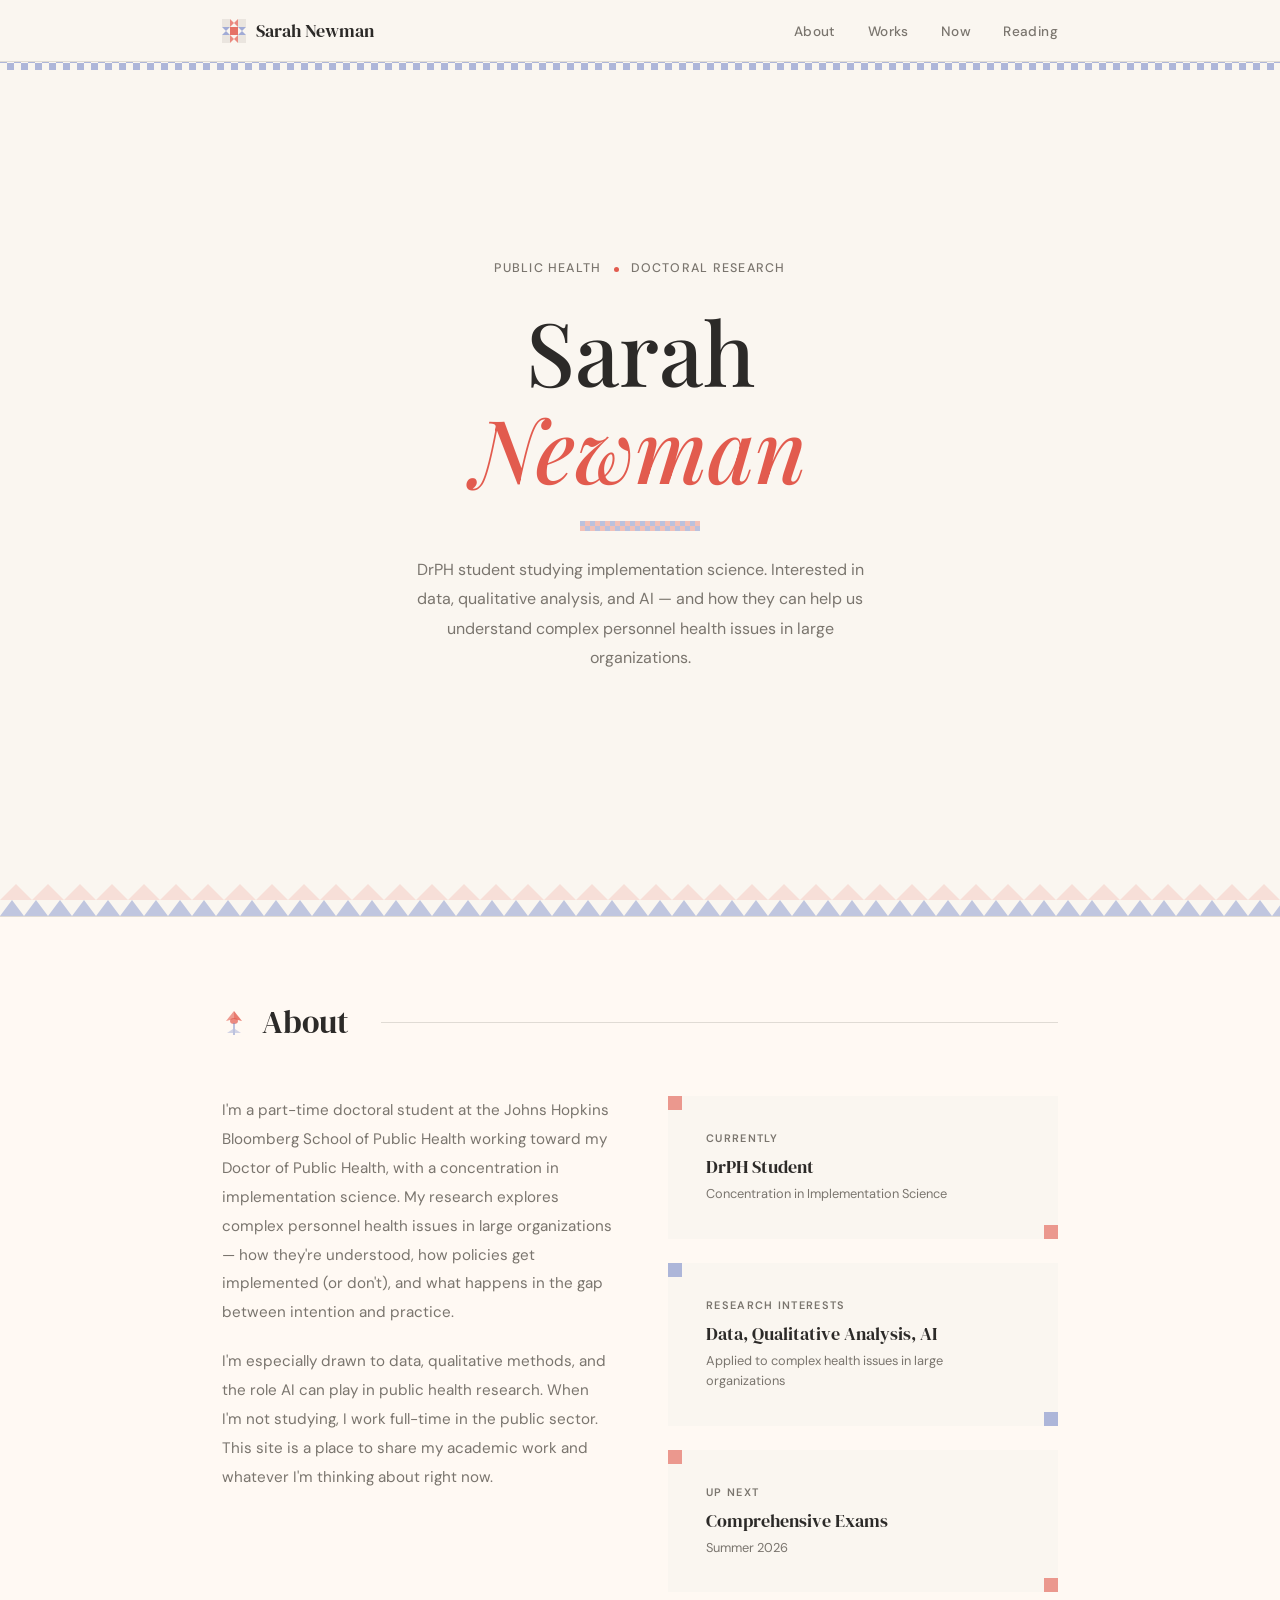
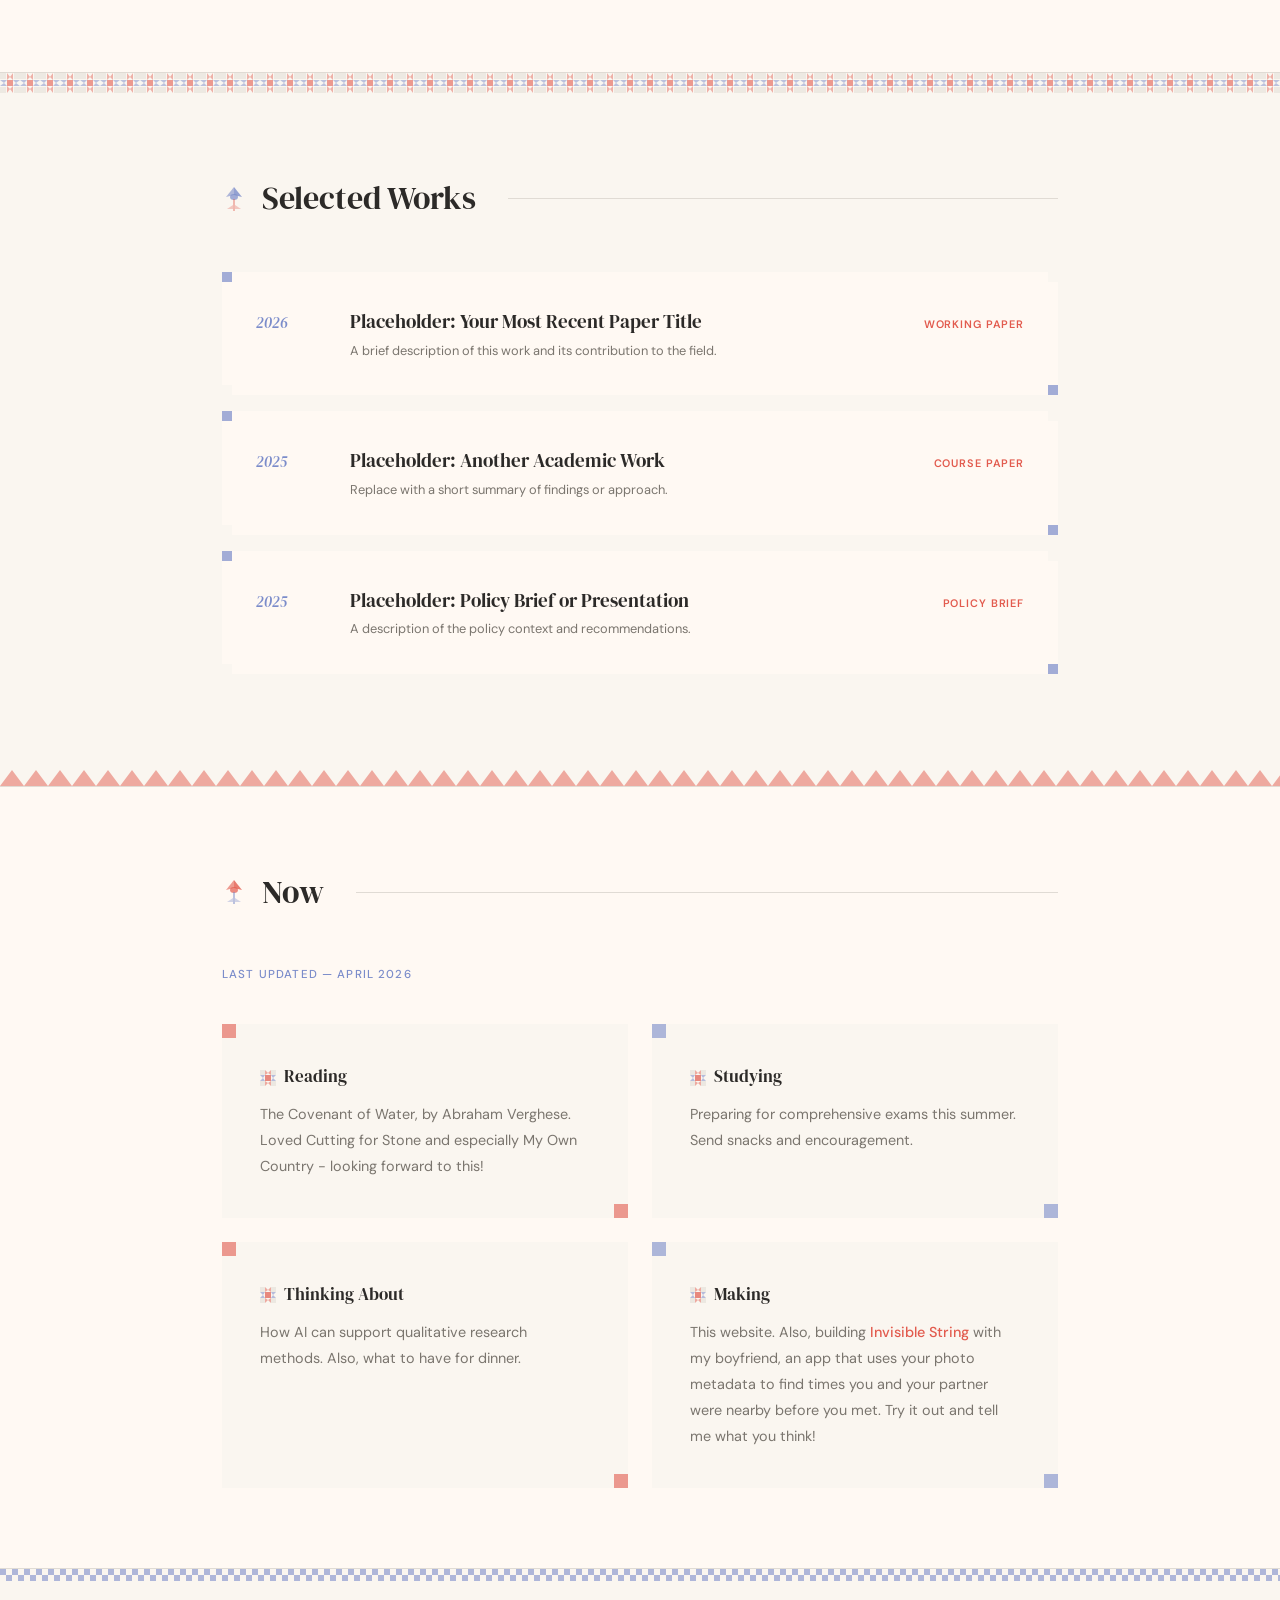
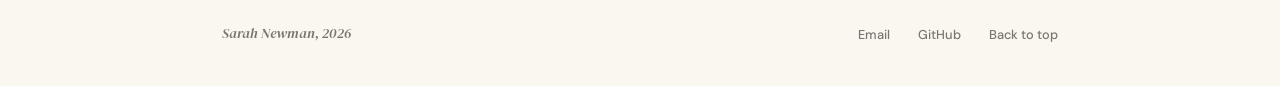
==== commit 47ce7bbd: "Add files via upload" ====
--- a/index.html
+++ b/index.html
@@ -564,6 +564,7 @@
                 <li><a href="#about">About</a></li>
                 <li><a href="#works">Works</a></li>
                 <li><a href="#now">Now</a></li>
+                <li><a href="reading.html">Reading</a></li>
             </ul>
         </div>
     </nav>
@@ -693,7 +694,7 @@
                         <span class="mini-star"></span>
                         Making
                     </p>
-                    <p>This website. Also, building <a href="https://invisiblestringapp.com" target="_blank">Invisible String</a>, an app that uses your photo metadata to find times you and your partner were nearby before you met. Try it out and tell me what you think!</p>
+                    <p>This website. Also, building <a href="https://invisiblestringapp.com" target="_blank">Invisible String</a> with my boyfriend, an app that uses your photo metadata to find times you and your partner were nearby before you met. Try it out and tell me what you think!</p>
                 </div>
             </div>
         </div>
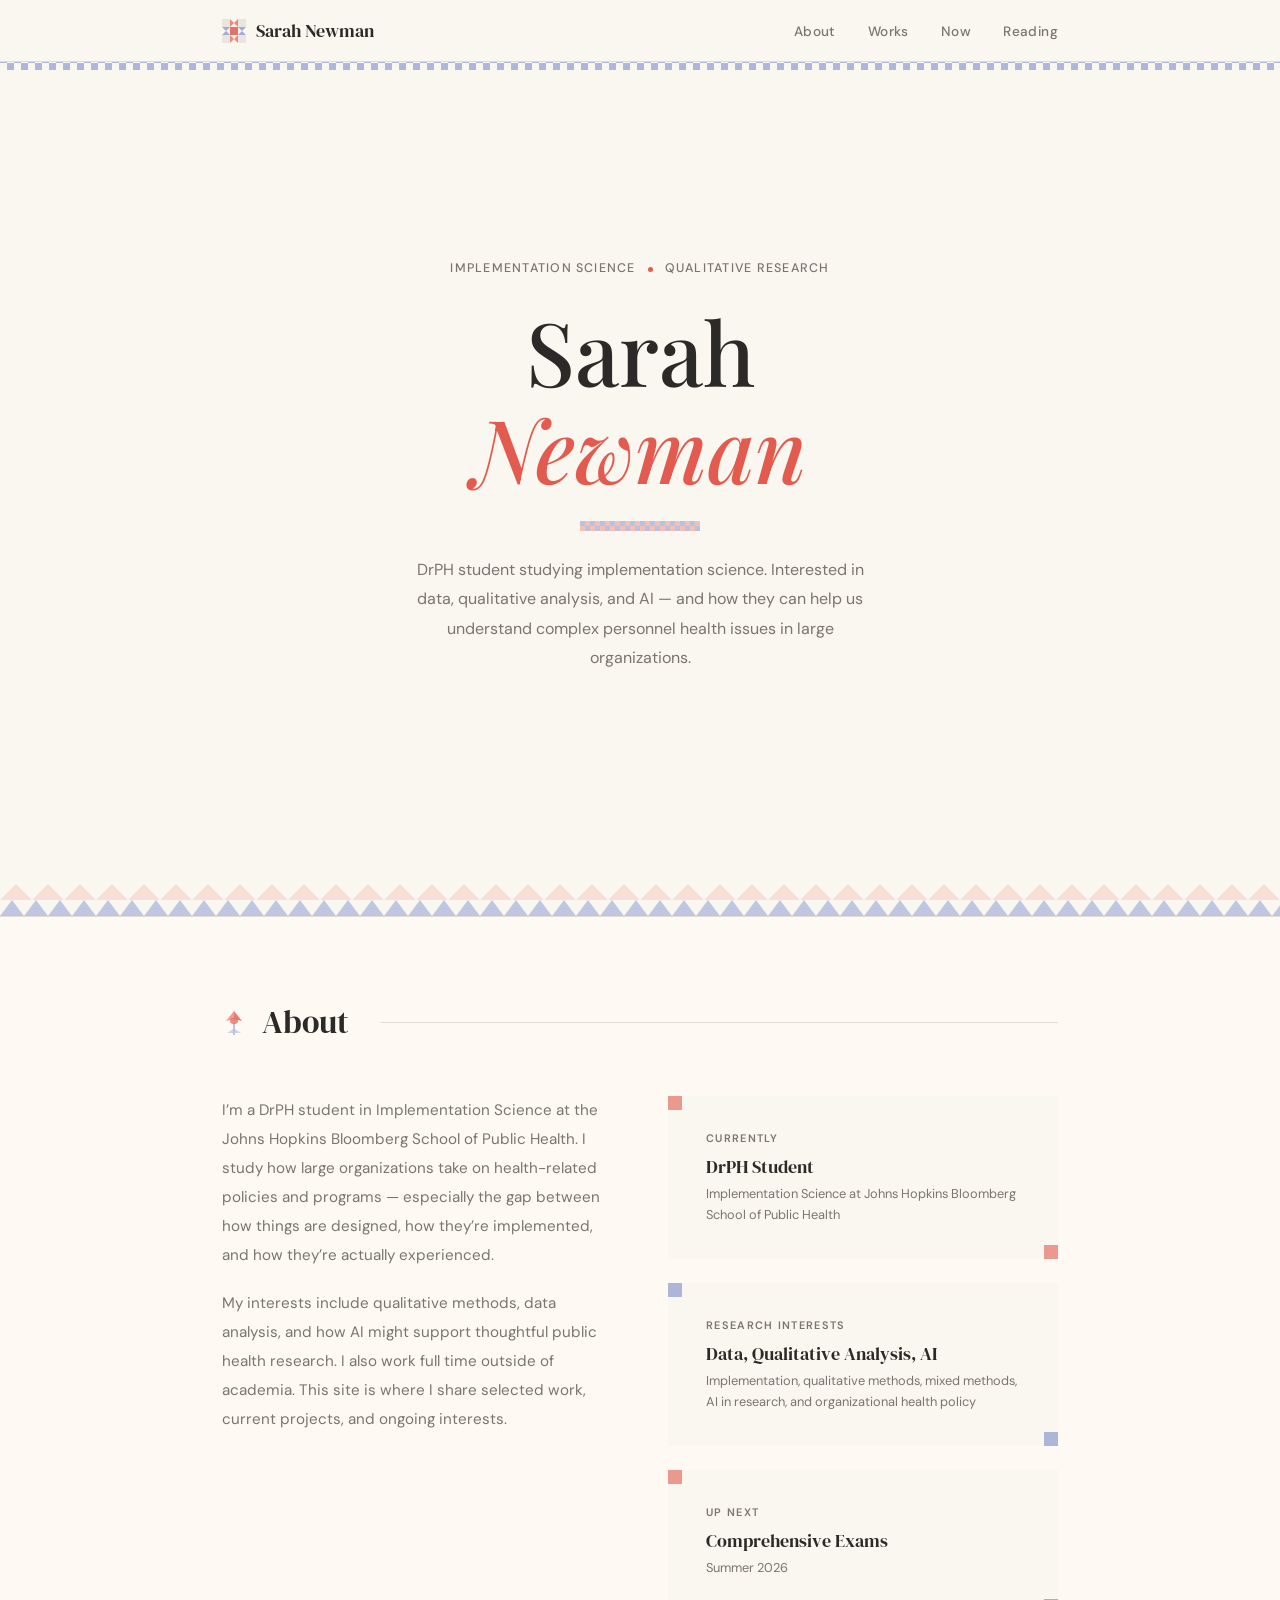
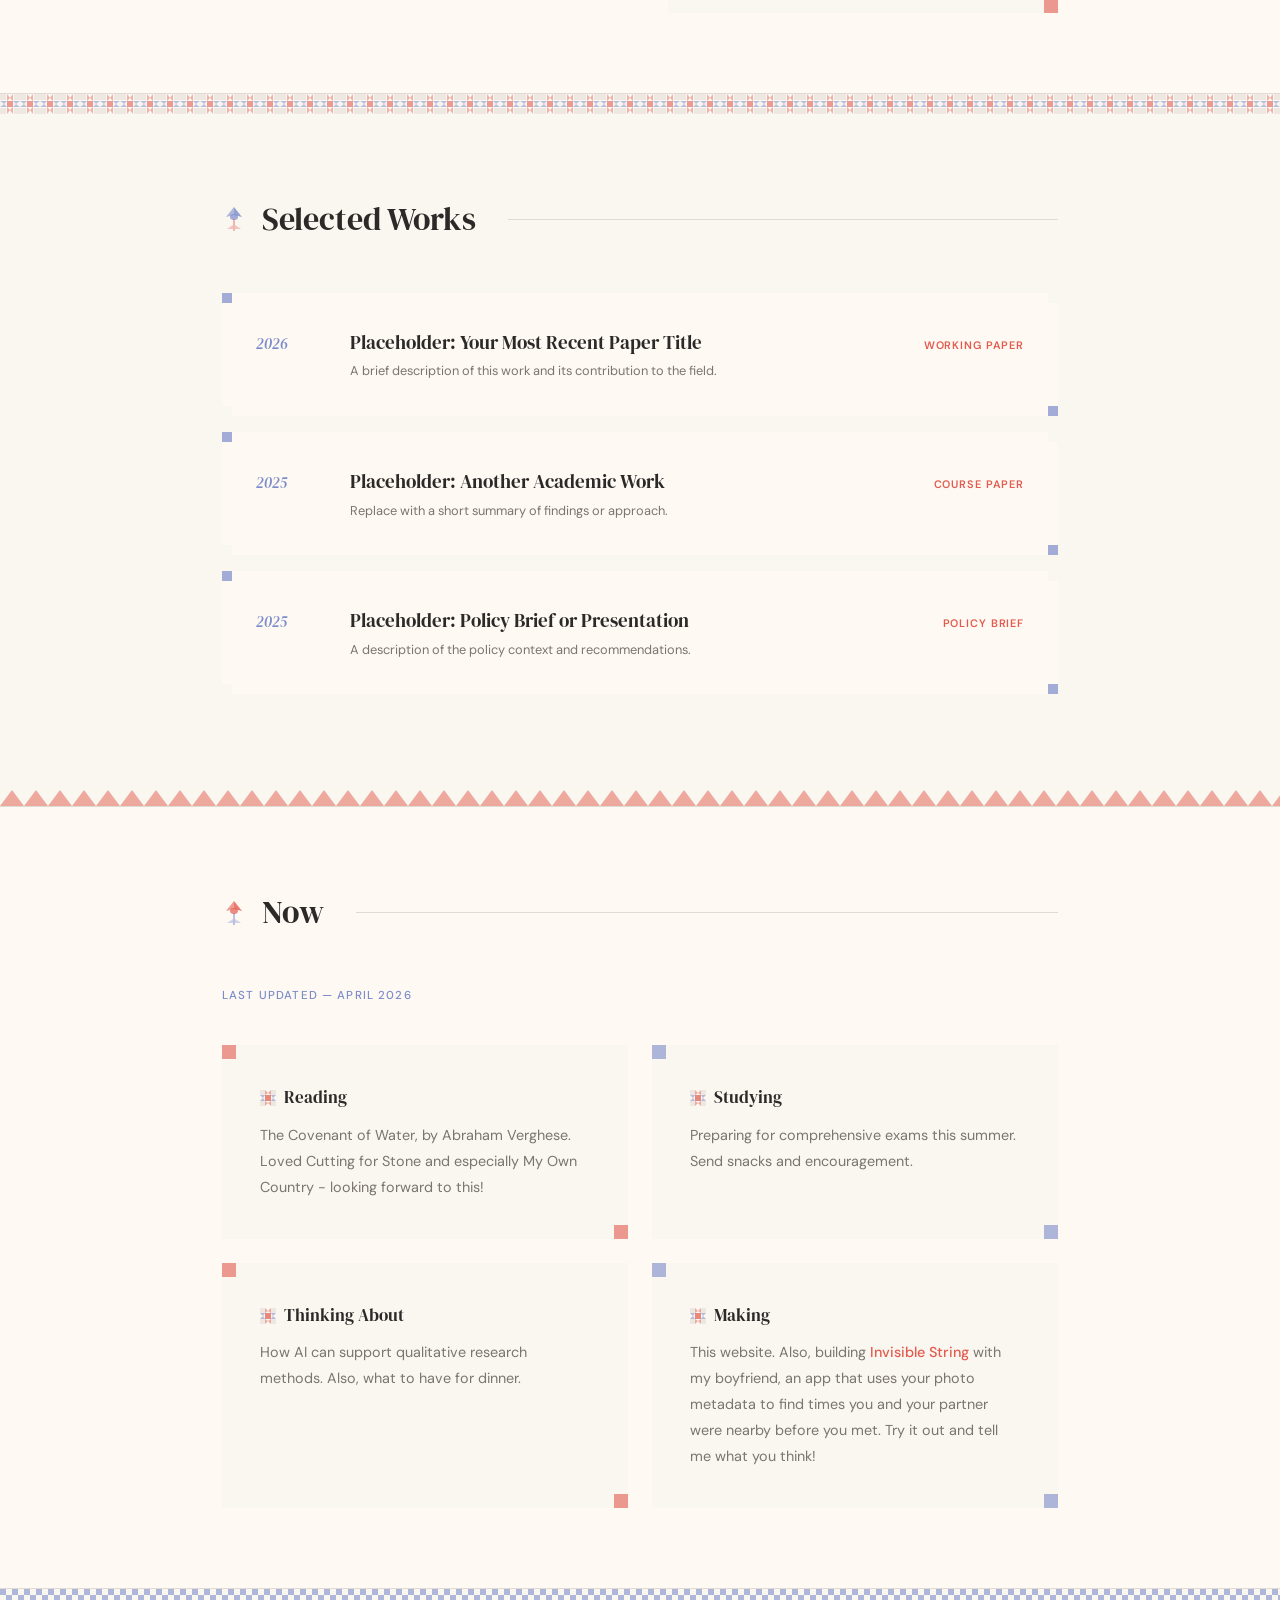
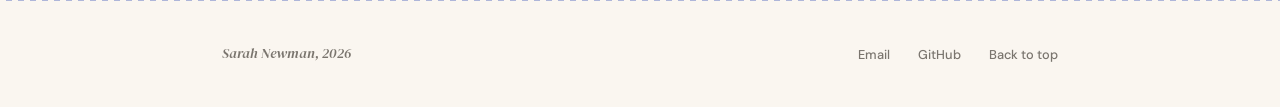
==== commit 3ab47299: "Update index.html" ====
--- a/index.html
+++ b/index.html
@@ -571,7 +571,7 @@
     <!-- HERO -->
     <section class="hero">
         <div class="hero-content">
-            <p class="hero-label">Public Health <span class="dot"></span> Doctoral Research</p>
+            <p class="hero-label">Implementation Science <span class="dot"></span> Qualitative Research</p>
             <h1>Sarah<br><em>Newman</em></h1>
             <div class="hero-divider"></div>
             <p class="hero-bio">
@@ -592,22 +592,22 @@
             <div class="about-grid">
                 <div class="about-text">
                     <p>
-                        I'm a part-time doctoral student at the Johns Hopkins Bloomberg School of Public Health working toward my Doctor of Public Health, with a concentration in implementation science. My research explores complex personnel health issues in large organizations — how they're understood, how policies get implemented (or don't), and what happens in the gap between intention and practice.
+                        I’m a DrPH student in Implementation Science at the Johns Hopkins Bloomberg School of Public Health. I study how large organizations take on health-related policies and programs — especially the gap between how things are designed, how they’re implemented, and how they’re actually experienced.
                     </p>
                     <p>
-                        I'm especially drawn to data, qualitative methods, and the role AI can play in public health research. When I'm not studying, I work full-time in the public sector. This site is a place to share my academic work and whatever I'm thinking about right now.
+                       My interests include qualitative methods, data analysis, and how AI might support thoughtful public health research. I also work full time outside of academia. This site is where I share selected work, current projects, and ongoing interests.
                     </p>
                 </div>
                 <div class="about-details">
                     <div class="detail-card coral-accent">
                         <p class="card-label">Currently</p>
                         <p class="card-value">DrPH Student</p>
-                        <p class="card-detail">Concentration in Implementation Science</p>
+                        <p class="card-detail">Implementation Science at Johns Hopkins Bloomberg School of Public Health</p>
                     </div>
                     <div class="detail-card peri-accent">
                         <p class="card-label">Research Interests</p>
                         <p class="card-value">Data, Qualitative Analysis, AI</p>
-                        <p class="card-detail">Applied to complex health issues in large organizations</p>
+                        <p class="card-detail">Implementation, qualitative methods, mixed methods, AI in research, and organizational health policy</p>
                     </div>
                     <div class="detail-card coral-accent">
                         <p class="card-label">Up Next</p>
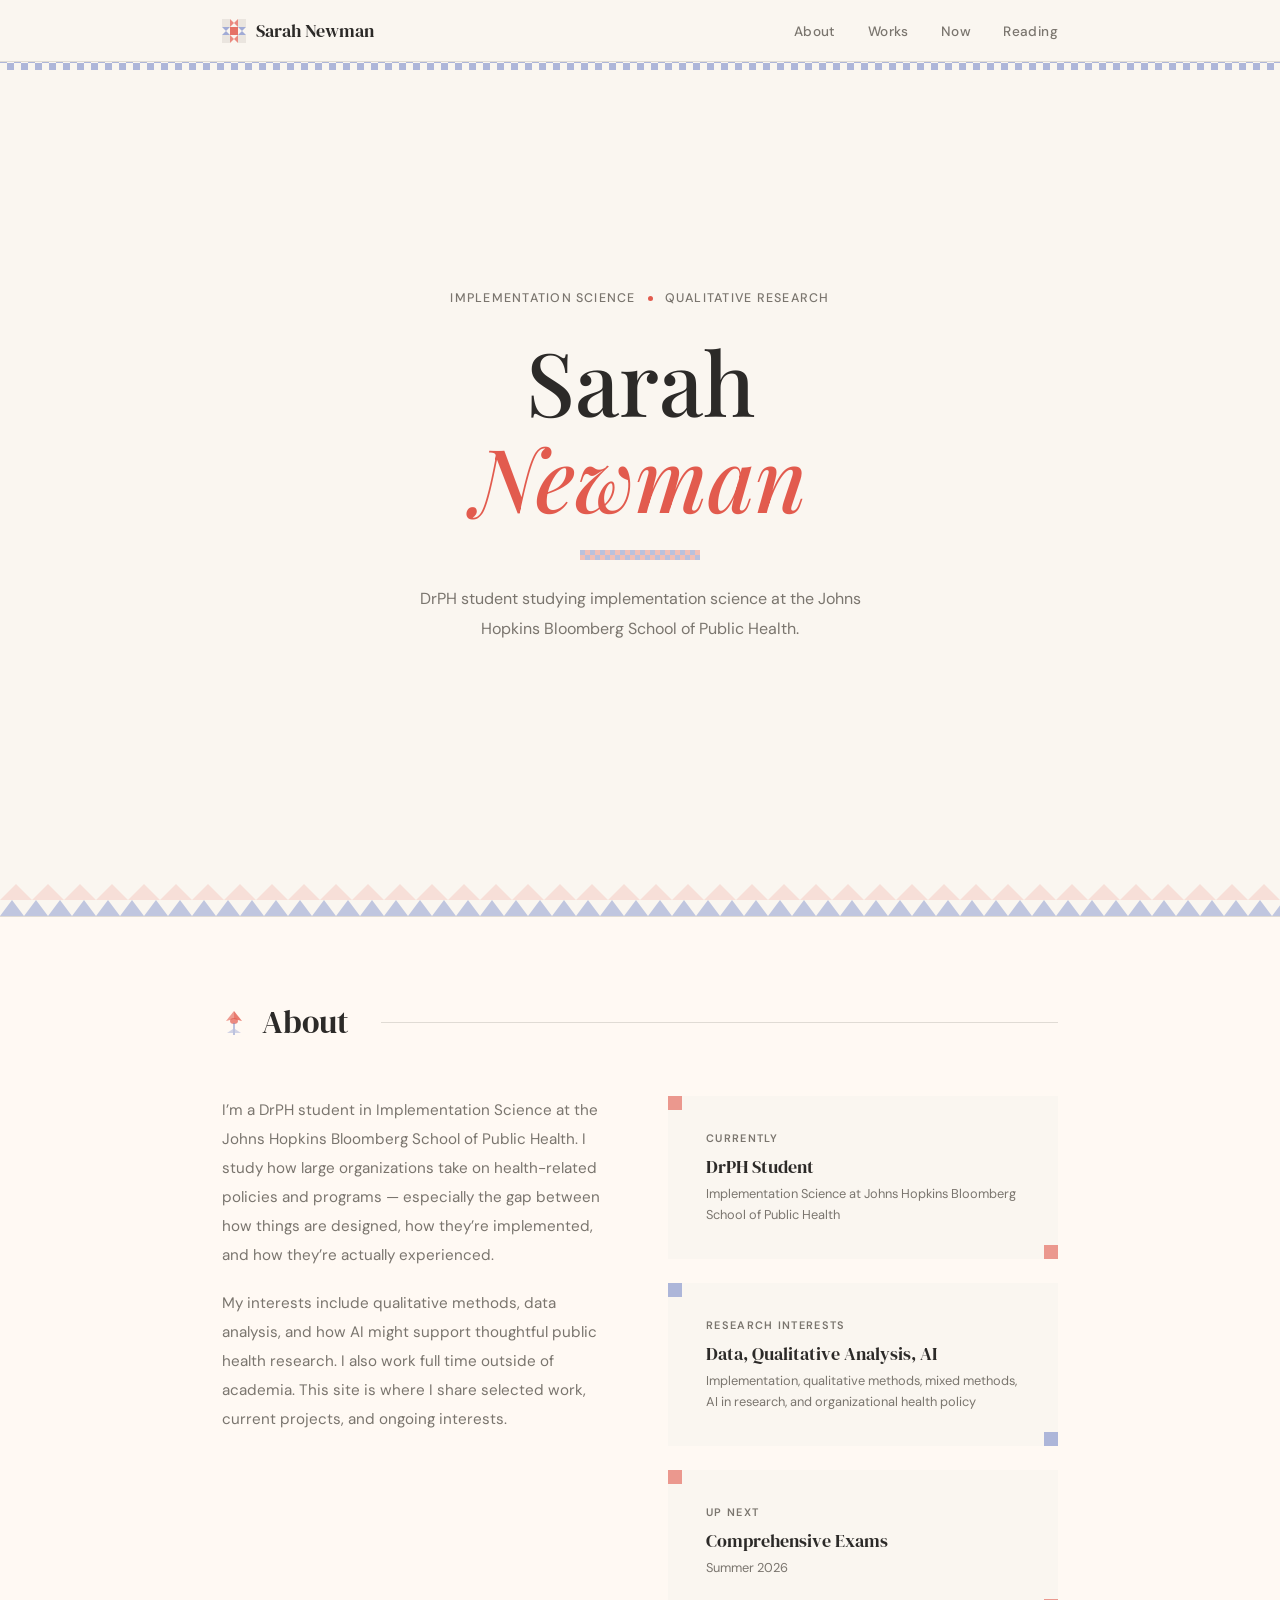
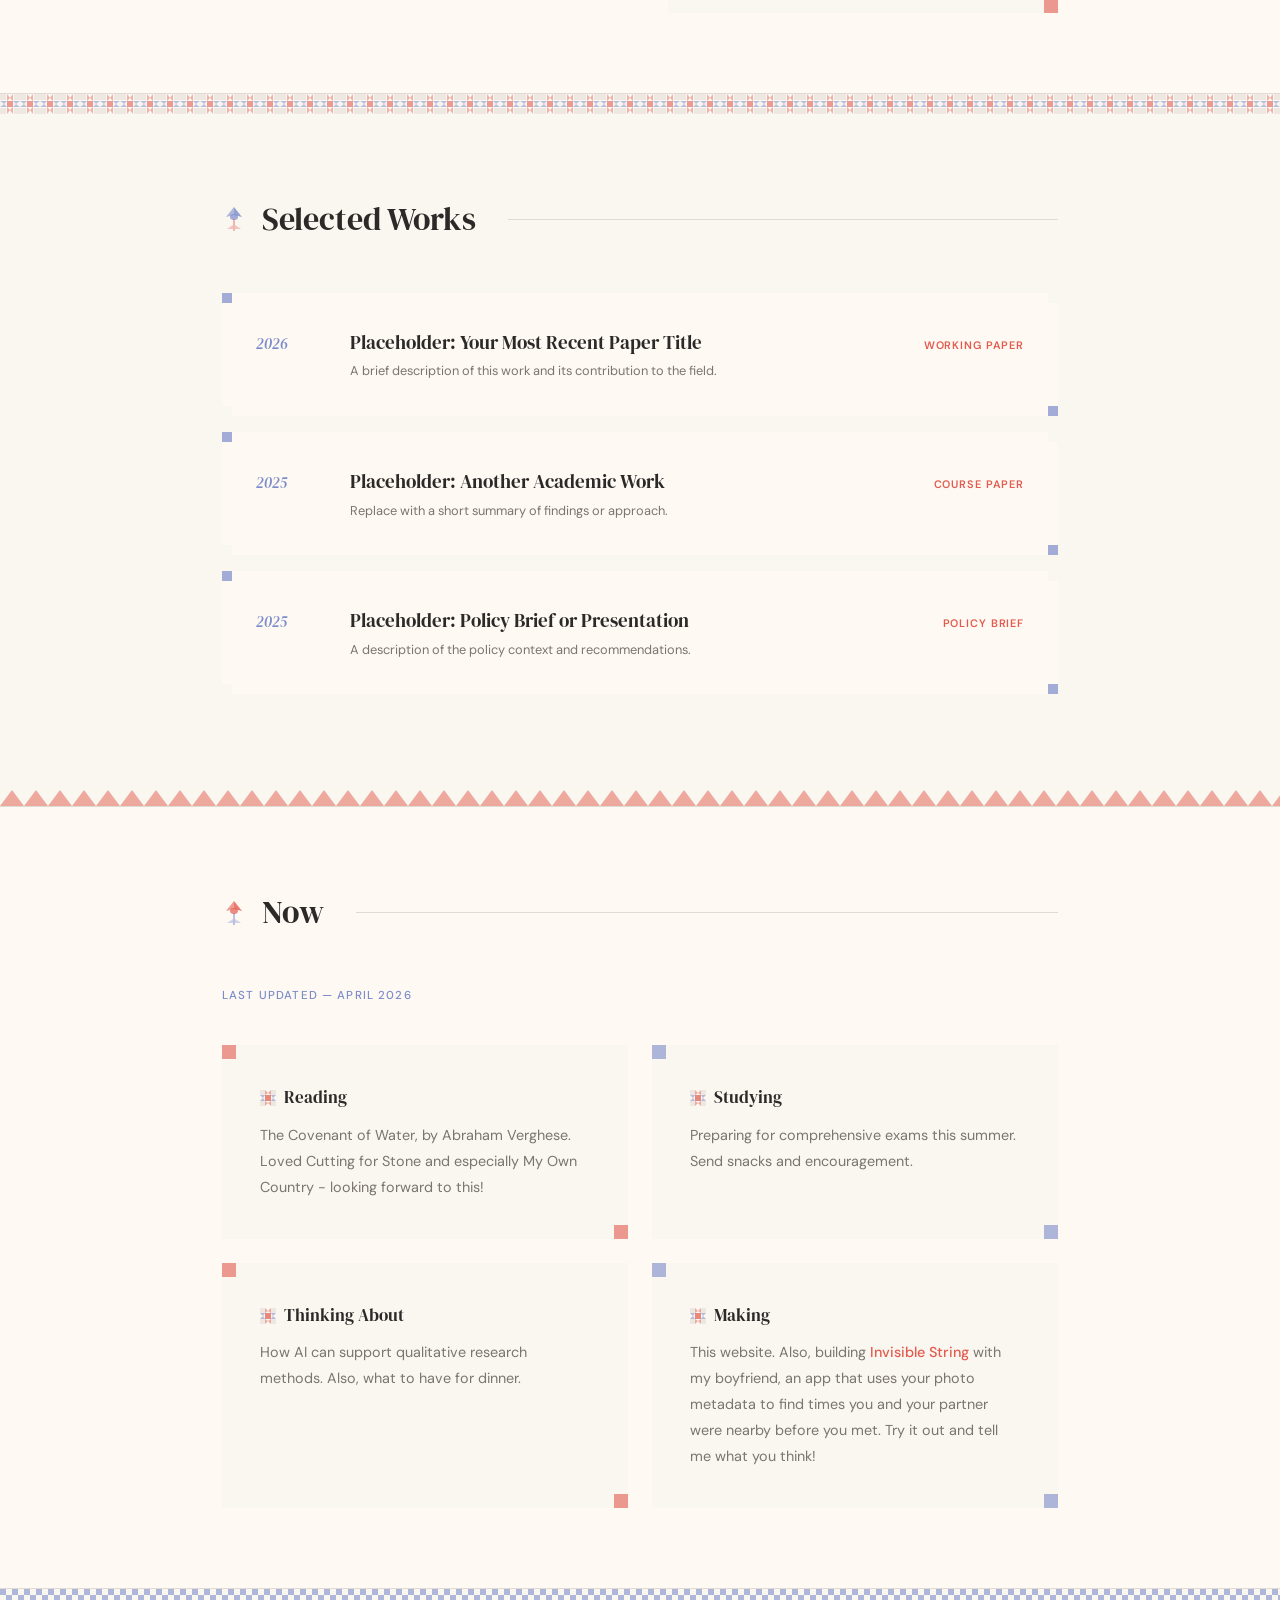
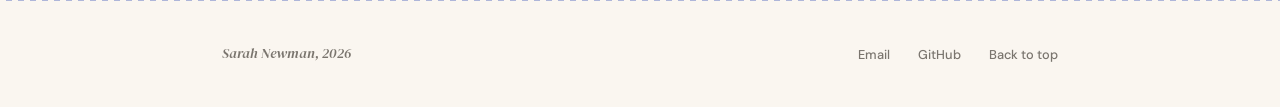
==== commit 2c7506df: "Update index.html" ====
--- a/index.html
+++ b/index.html
@@ -575,7 +575,7 @@
             <h1>Sarah<br><em>Newman</em></h1>
             <div class="hero-divider"></div>
             <p class="hero-bio">
-                DrPH student studying implementation science. Interested in data, qualitative analysis, and AI — and how they can help us understand complex personnel health issues in large organizations.
+                DrPH student studying implementation science at the Johns Hopkins Bloomberg School of Public Health.
             </p>
         </div>
     </section>
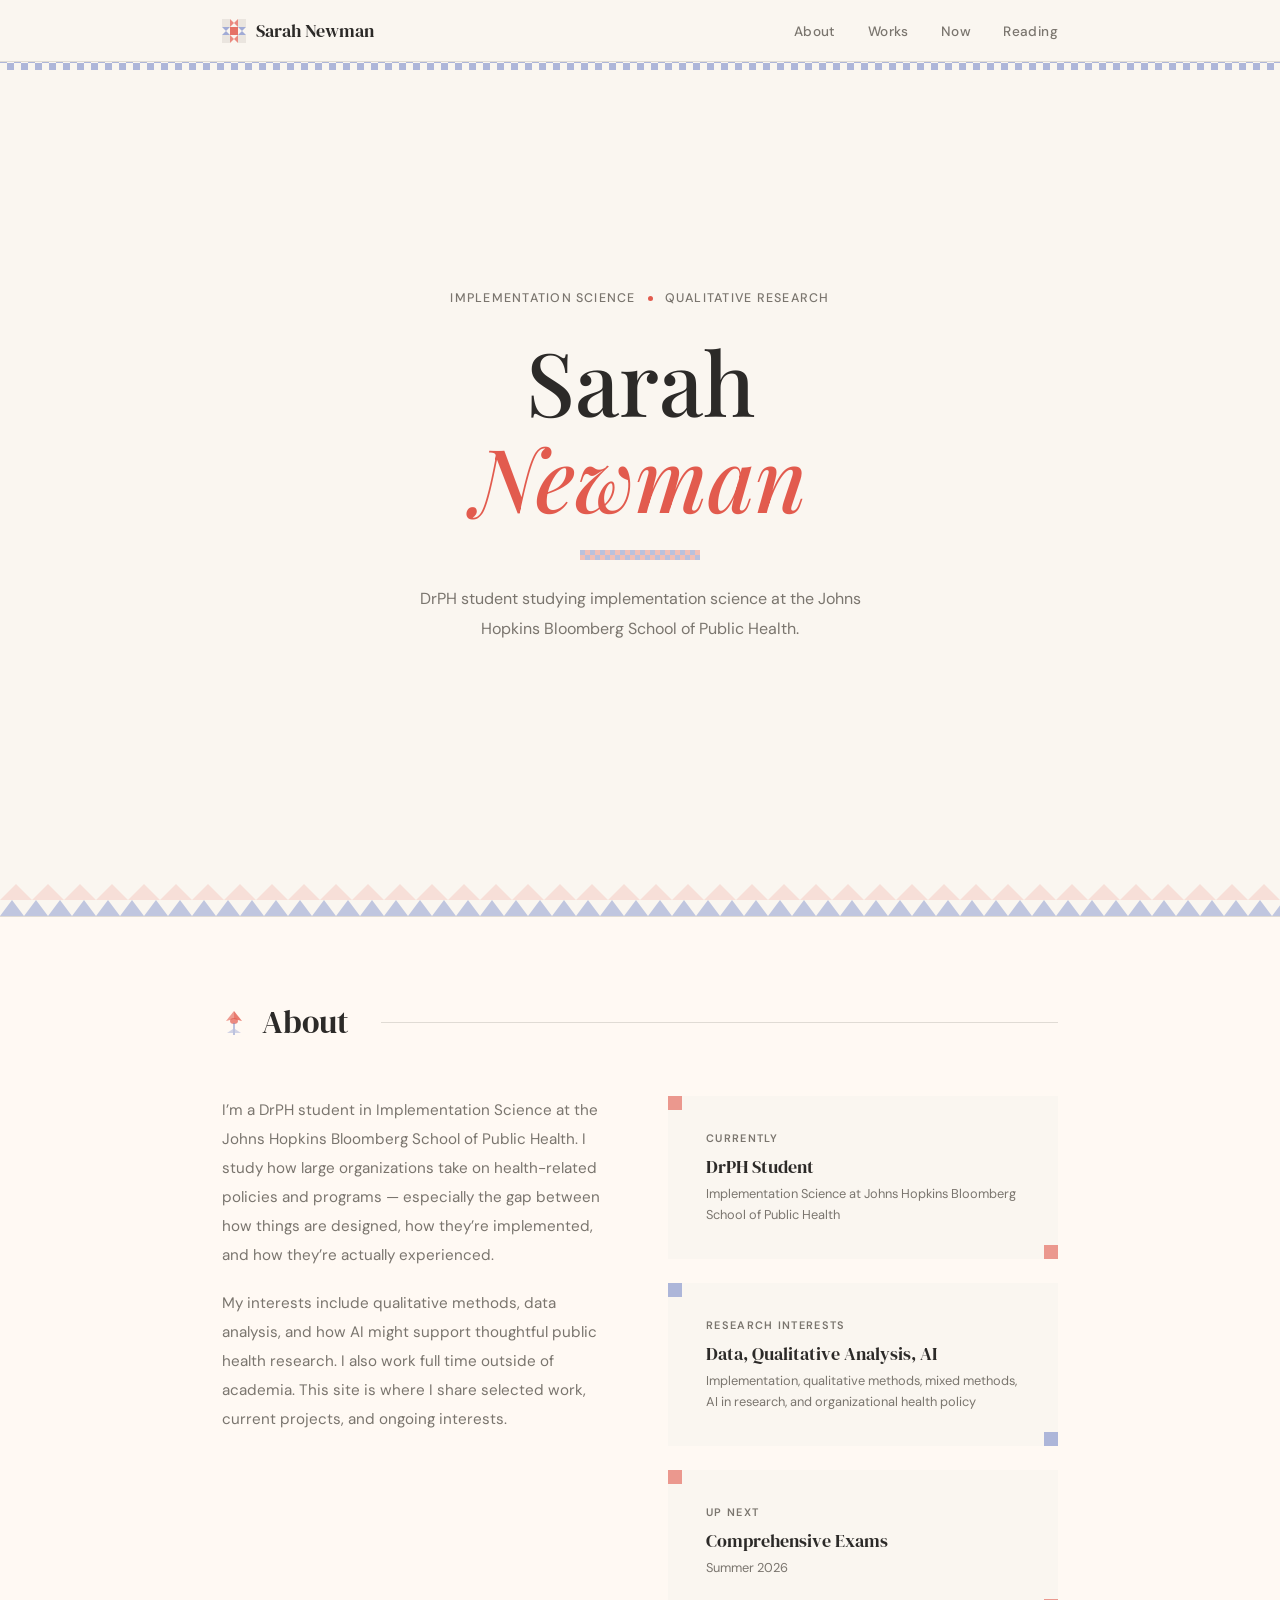
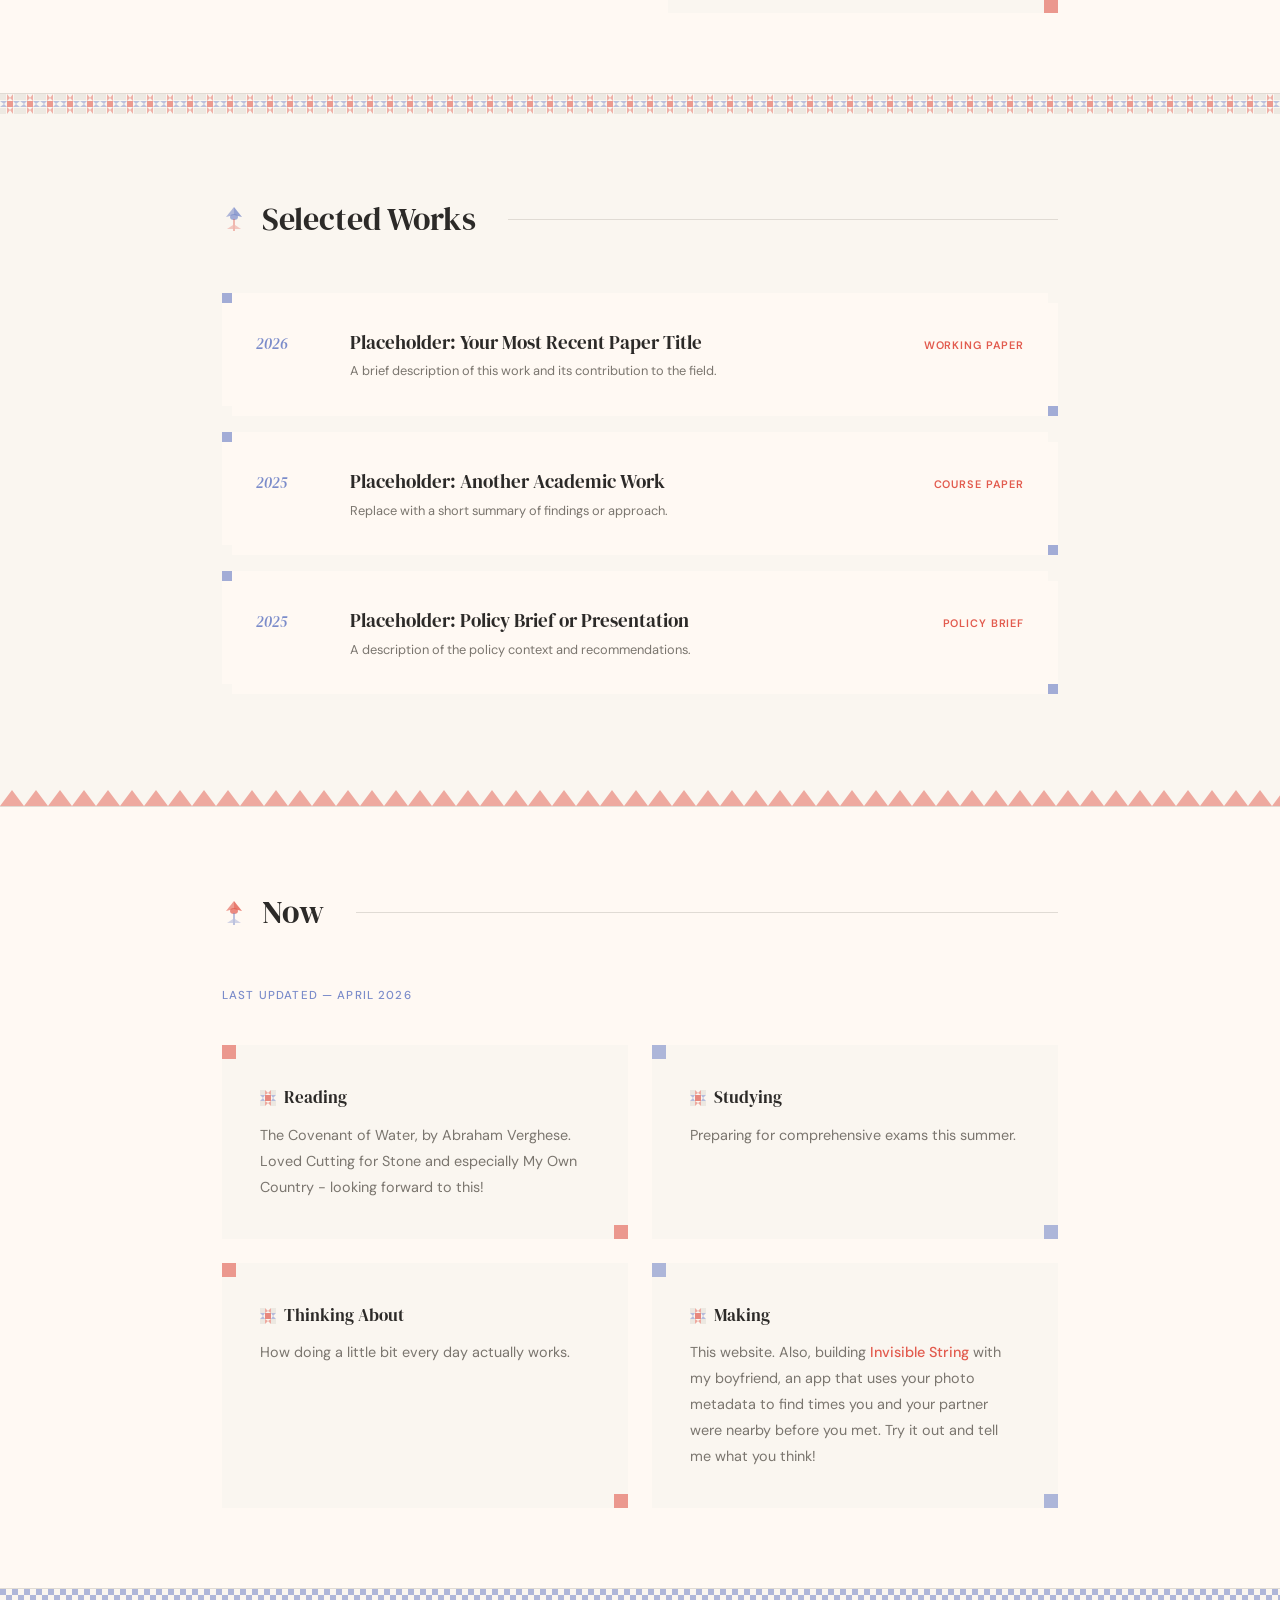
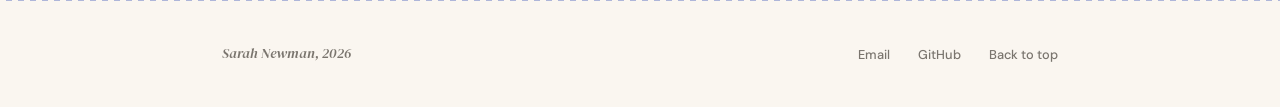
==== commit 03ce8df7: "Update index.html" ====
--- a/index.html
+++ b/index.html
@@ -680,14 +680,14 @@
                         <span class="mini-star"></span>
                         Studying
                     </p>
-                    <p>Preparing for comprehensive exams this summer. Send snacks and encouragement.</p>
+                    <p>Preparing for comprehensive exams this summer.</p>
                 </div>
                 <div class="now-card">
                     <p class="now-label">
                         <span class="mini-star"></span>
                         Thinking About
                     </p>
-                    <p>How AI can support qualitative research methods. Also, what to have for dinner.</p>
+                    <p>How doing a little bit every day actually works.</p>
                 </div>
                 <div class="now-card">
                     <p class="now-label">
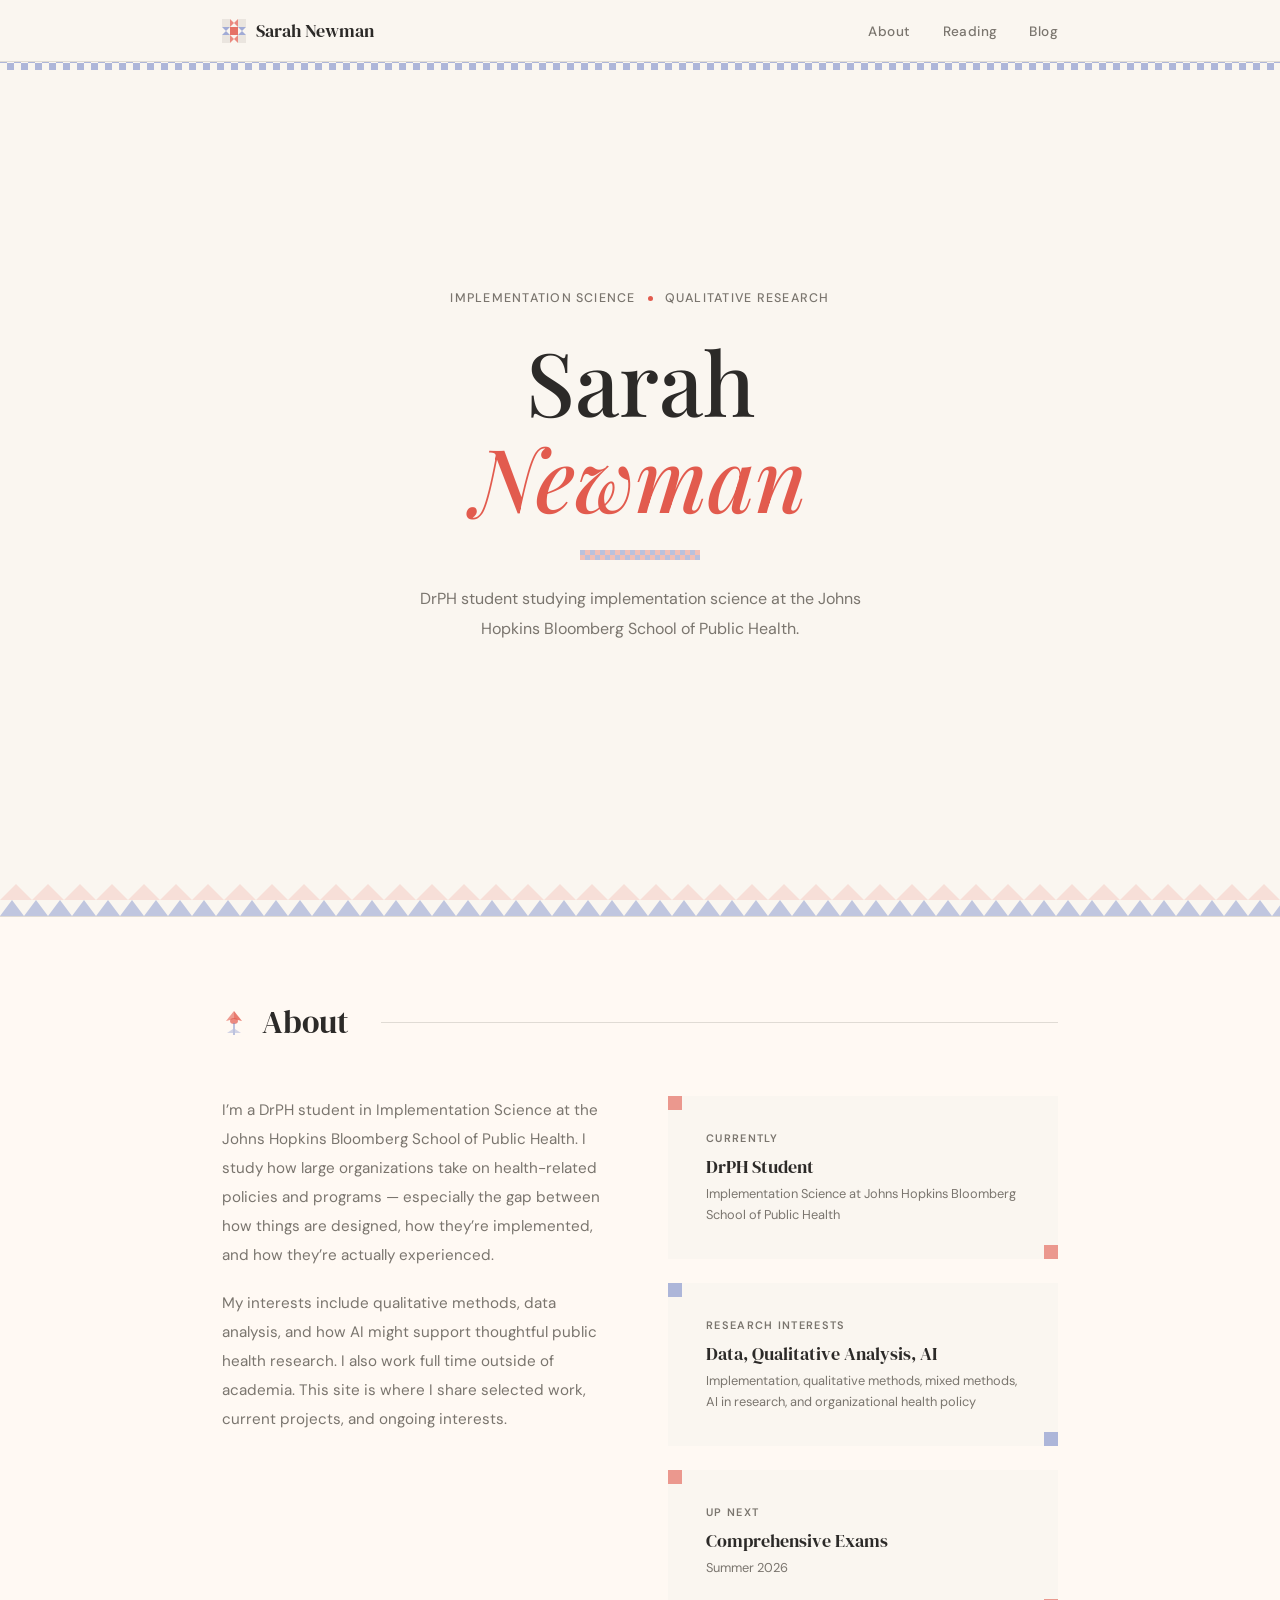
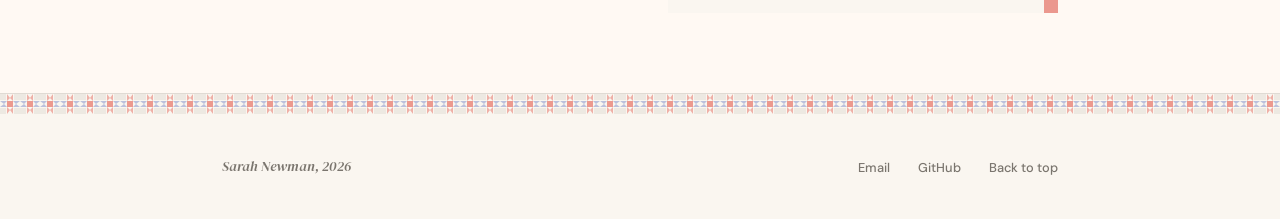
==== commit b0c3a2f6: "Remove Now and Selected Works sections, add blog, update reading log Drop the Now and Selected Works" ====
--- a/index.html
+++ b/index.html
@@ -95,21 +95,6 @@
             background-image: url("data:image/svg+xml,%3Csvg width='24' height='28' viewBox='0 0 24 28' xmlns='http://www.w3.org/2000/svg'%3E%3C!-- petals --%3E%3Cpolygon points='12,0 20,10 12,8' fill='%23E25B4E' opacity='0.8'/%3E%3Cpolygon points='12,0 4,10 12,8' fill='%23E25B4E' opacity='0.6'/%3E%3C!-- center --%3E%3Cellipse cx='12' cy='10' rx='4' ry='3' fill='%23E25B4E' opacity='0.7'/%3E%3C!-- stem --%3E%3Crect x='11' y='12' width='2' height='12' fill='%237B8CCA' opacity='0.5'/%3E%3C!-- leaves --%3E%3Cpolygon points='11,18 5,22 11,22' fill='%237B8CCA' opacity='0.35'/%3E%3Cpolygon points='13,18 19,22 13,22' fill='%237B8CCA' opacity='0.35'/%3E%3C/svg%3E");
             background-repeat: no-repeat;
         }
-        /* Tulip quilt block - periwinkle */
-        .quilt-tulip-peri {
-            display: inline-block;
-            width: 24px;
-            height: 28px;
-            background-image: url("data:image/svg+xml,%3Csvg width='24' height='28' viewBox='0 0 24 28' xmlns='http://www.w3.org/2000/svg'%3E%3Cpolygon points='12,0 20,10 12,8' fill='%237B8CCA' opacity='0.8'/%3E%3Cpolygon points='12,0 4,10 12,8' fill='%237B8CCA' opacity='0.6'/%3E%3Cellipse cx='12' cy='10' rx='4' ry='3' fill='%237B8CCA' opacity='0.7'/%3E%3Crect x='11' y='12' width='2' height='12' fill='%23E25B4E' opacity='0.4'/%3E%3Cpolygon points='11,18 5,22 11,22' fill='%23E25B4E' opacity='0.3'/%3E%3Cpolygon points='13,18 19,22 13,22' fill='%23E25B4E' opacity='0.3'/%3E%3C/svg%3E");
-            background-repeat: no-repeat;
-        }
-        /* Flying geese border strip - coral (triangles pointing up) */
-        .geese-strip-coral {
-            width: 100%;
-            height: 16px;
-            background-image: url("data:image/svg+xml,%3Csvg width='24' height='16' viewBox='0 0 24 16' xmlns='http://www.w3.org/2000/svg'%3E%3Crect width='24' height='16' fill='%23FAF6F0'/%3E%3Cpolygon points='0,16 12,0 24,16' fill='%23E25B4E' opacity='0.5'/%3E%3C/svg%3E");
-            background-size: 24px 16px;
-        }
         /* Flying geese border strip - periwinkle */
         .geese-strip-peri {
             width: 100%;
@@ -123,14 +108,6 @@
             height: 20px;
             background-image: url("data:image/svg+xml,%3Csvg width='20' height='20' viewBox='0 0 20 20' xmlns='http://www.w3.org/2000/svg'%3E%3Crect width='20' height='20' fill='%23FAF6F0'/%3E%3Crect x='0' y='0' width='6' height='6' fill='%23e0dbd4' opacity='0.5'/%3E%3Crect x='14' y='0' width='6' height='6' fill='%23e0dbd4' opacity='0.5'/%3E%3Crect x='0' y='14' width='6' height='6' fill='%23e0dbd4' opacity='0.5'/%3E%3Crect x='14' y='14' width='6' height='6' fill='%23e0dbd4' opacity='0.5'/%3E%3Crect x='7' y='7' width='6' height='6' fill='%23E25B4E' opacity='0.6'/%3E%3Cpolygon points='7,0 10,4 7,7' fill='%23E25B4E' opacity='0.45'/%3E%3Cpolygon points='13,0 10,4 13,7' fill='%23E25B4E' opacity='0.45'/%3E%3Cpolygon points='20,7 16,10 13,7' fill='%237B8CCA' opacity='0.5'/%3E%3Cpolygon points='20,13 16,10 13,13' fill='%237B8CCA' opacity='0.5'/%3E%3Cpolygon points='7,20 10,16 7,13' fill='%23E25B4E' opacity='0.45'/%3E%3Cpolygon points='13,20 10,16 13,13' fill='%23E25B4E' opacity='0.45'/%3E%3Cpolygon points='0,7 4,10 7,7' fill='%237B8CCA' opacity='0.5'/%3E%3Cpolygon points='0,13 4,10 7,13' fill='%237B8CCA' opacity='0.5'/%3E%3C/svg%3E");
             background-size: 20px 20px;
-        }
-        /* Mini Ohio star for inline use */
-        .mini-star {
-            display: inline-block;
-            width: 16px;
-            height: 16px;
-            background-image: url("data:image/svg+xml,%3Csvg width='16' height='16' viewBox='0 0 16 16' xmlns='http://www.w3.org/2000/svg'%3E%3Crect width='16' height='16' fill='%23FAF6F0'/%3E%3Crect x='0' y='0' width='5' height='5' fill='%23e0dbd4' opacity='0.5'/%3E%3Crect x='11' y='0' width='5' height='5' fill='%23e0dbd4' opacity='0.5'/%3E%3Crect x='0' y='11' width='5' height='5' fill='%23e0dbd4' opacity='0.5'/%3E%3Crect x='11' y='11' width='5' height='5' fill='%23e0dbd4' opacity='0.5'/%3E%3Crect x='5' y='5' width='6' height='6' fill='%23E25B4E' opacity='0.7'/%3E%3Cpolygon points='5,0 8,3 5,5' fill='%23E25B4E' opacity='0.5'/%3E%3Cpolygon points='11,0 8,3 11,5' fill='%23E25B4E' opacity='0.5'/%3E%3Cpolygon points='16,5 13,8 11,5' fill='%237B8CCA' opacity='0.55'/%3E%3Cpolygon points='16,11 13,8 11,11' fill='%237B8CCA' opacity='0.55'/%3E%3Cpolygon points='5,16 8,13 5,11' fill='%23E25B4E' opacity='0.5'/%3E%3Cpolygon points='11,16 8,13 11,11' fill='%23E25B4E' opacity='0.5'/%3E%3Cpolygon points='0,5 3,8 5,5' fill='%237B8CCA' opacity='0.55'/%3E%3Cpolygon points='0,11 3,8 5,11' fill='%237B8CCA' opacity='0.55'/%3E%3C/svg%3E");
-            background-repeat: no-repeat;
         }
         /* ─── NAV ─── */
         nav {
@@ -301,10 +278,6 @@
             background-image: url("data:image/svg+xml,%3Csvg width='12' height='12' viewBox='0 0 12 12' xmlns='http://www.w3.org/2000/svg'%3E%3Crect x='0' y='0' width='6' height='6' fill='%237B8CCA' opacity='0.6'/%3E%3Crect x='6' y='6' width='6' height='6' fill='%237B8CCA' opacity='0.6'/%3E%3Crect x='6' y='0' width='6' height='6' fill='%23FAF6F0'/%3E%3Crect x='0' y='6' width='6' height='6' fill='%23FAF6F0'/%3E%3C/svg%3E");
             background-size: 12px 12px;
         }
-        .checker-strip-coral {
-            background-image: url("data:image/svg+xml,%3Csvg width='12' height='12' viewBox='0 0 12 12' xmlns='http://www.w3.org/2000/svg'%3E%3Crect x='0' y='0' width='6' height='6' fill='%23E25B4E' opacity='0.6'/%3E%3Crect x='6' y='6' width='6' height='6' fill='%23E25B4E' opacity='0.6'/%3E%3Crect x='6' y='0' width='6' height='6' fill='%23FAF6F0'/%3E%3Crect x='0' y='6' width='6' height='6' fill='%23FAF6F0'/%3E%3C/svg%3E");
-            background-size: 12px 12px;
-        }
         /* ─── ABOUT ─── */
         .about-section {
             background: var(--warm-white);
@@ -360,126 +333,6 @@
             color: var(--muted);
             margin-top: 0.15rem;
         }
-        /* ─── WORKS ─── */
-        .works-section {
-            position: relative;
-            overflow: hidden;
-        }
-        .works-list {
-            list-style: none;
-        }
-        .works-list li {
-            border: 10px solid transparent;
-            border-image: url("data:image/svg+xml,%3Csvg width='20' height='20' viewBox='0 0 20 20' xmlns='http://www.w3.org/2000/svg'%3E%3Crect x='0' y='0' width='10' height='10' fill='%237B8CCA' opacity='0.7'/%3E%3Crect x='10' y='10' width='10' height='10' fill='%237B8CCA' opacity='0.7'/%3E%3Crect x='10' y='0' width='10' height='10' fill='%23FAF6F0'/%3E%3Crect x='0' y='10' width='10' height='10' fill='%23FAF6F0'/%3E%3C/svg%3E") 10 round;
-            padding: 1.5rem;
-            margin-bottom: 1rem;
-            display: grid;
-            grid-template-columns: 70px 1fr auto;
-            gap: 1.5rem;
-            align-items: baseline;
-            transition: all 0.25s ease;
-            background: var(--warm-white);
-        }
-        .works-list li:hover {
-            padding-left: 2rem;
-        }
-        .work-year {
-            font-family: var(--serif);
-            font-size: 0.95rem;
-            font-style: italic;
-            color: var(--periwinkle);
-        }
-        .work-title {
-            font-family: var(--serif);
-            font-size: 1.2rem;
-            font-weight: 400;
-            color: var(--ink);
-        }
-        .work-desc {
-            font-size: 0.8rem;
-            color: var(--muted);
-            margin-top: 0.25rem;
-        }
-        .work-type {
-            font-size: 0.68rem;
-            font-weight: 600;
-            letter-spacing: 0.08em;
-            text-transform: uppercase;
-            color: var(--coral);
-            white-space: nowrap;
-        }
-        /* ─── NOW ─── */
-        .now-section {
-            background: var(--warm-white);
-            border-top: 1px solid var(--rule);
-            border-bottom: 1px solid var(--rule);
-            position: relative;
-            overflow: hidden;
-        }
-        .now-updated {
-            font-size: 0.72rem;
-            font-weight: 500;
-            letter-spacing: 0.1em;
-            text-transform: uppercase;
-            color: var(--periwinkle);
-            margin-bottom: 2.5rem;
-        }
-        .now-grid {
-            display: grid;
-            grid-template-columns: 1fr 1fr;
-            gap: 1.5rem;
-        }
-        .now-card {
-            padding: 1.5rem;
-            border: 14px solid transparent;
-            border-image: url("data:image/svg+xml,%3Csvg width='28' height='28' viewBox='0 0 28 28' xmlns='http://www.w3.org/2000/svg'%3E%3Crect x='0' y='0' width='14' height='14' fill='%23E25B4E' opacity='0.6'/%3E%3Crect x='14' y='14' width='14' height='14' fill='%23E25B4E' opacity='0.6'/%3E%3Crect x='14' y='0' width='14' height='14' fill='%23FAF6F0'/%3E%3Crect x='0' y='14' width='14' height='14' fill='%23FAF6F0'/%3E%3C/svg%3E") 14 round;
-            background: var(--cream);
-            transition: all 0.25s ease;
-            position: relative;
-        }
-        .now-card:nth-child(even) {
-            border-image: url("data:image/svg+xml,%3Csvg width='28' height='28' viewBox='0 0 28 28' xmlns='http://www.w3.org/2000/svg'%3E%3Crect x='0' y='0' width='14' height='14' fill='%237B8CCA' opacity='0.6'/%3E%3Crect x='14' y='14' width='14' height='14' fill='%237B8CCA' opacity='0.6'/%3E%3Crect x='14' y='0' width='14' height='14' fill='%23FAF6F0'/%3E%3Crect x='0' y='14' width='14' height='14' fill='%23FAF6F0'/%3E%3C/svg%3E") 14 round;
-        }
-        .now-card:hover {
-            transform: translateY(-2px);
-            box-shadow: 0 4px 16px rgba(0,0,0,0.04);
-        }
-        .now-card .now-label {
-            font-family: var(--serif);
-            font-size: 1.05rem;
-            color: var(--ink);
-            margin-bottom: 0.6rem;
-            display: flex;
-            align-items: center;
-            gap: 0.5rem;
-        }
-        .now-card .now-label .mini-cross {
-            display: inline-block;
-            width: 12px;
-            height: 12px;
-        }
-        .now-card .mini-cross-coral {
-            background-image: url("data:image/svg+xml,%3Csvg width='12' height='12' viewBox='0 0 12 12' xmlns='http://www.w3.org/2000/svg'%3E%3Crect x='4' y='0' width='4' height='12' fill='%23E25B4E' opacity='0.5'/%3E%3Crect x='0' y='4' width='12' height='4' fill='%23E25B4E' opacity='0.5'/%3E%3C/svg%3E");
-            background-repeat: no-repeat;
-        }
-        .now-card .mini-cross-peri {
-            background-image: url("data:image/svg+xml,%3Csvg width='12' height='12' viewBox='0 0 12 12' xmlns='http://www.w3.org/2000/svg'%3E%3Crect x='4' y='0' width='4' height='12' fill='%237B8CCA' opacity='0.5'/%3E%3Crect x='0' y='4' width='12' height='4' fill='%237B8CCA' opacity='0.5'/%3E%3C/svg%3E");
-            background-repeat: no-repeat;
-        }
-        .now-card p {
-            font-size: 0.9rem;
-            line-height: 1.8;
-            color: var(--muted);
-        }
-        .now-card a {
-            color: var(--coral);
-            text-decoration: none;
-            font-weight: 500;
-            transition: color 0.2s ease;
-        }
-        .now-card a:hover {
-            color: var(--periwinkle);
-        }
         /* ─── FOOTER ─── */
         footer {
             padding: 0;
@@ -530,19 +383,6 @@
             .about-grid {
                 grid-template-columns: 1fr;
                 gap: 2rem;
-            }
-            .works-list li {
-                grid-template-columns: 1fr;
-                gap: 0.2rem;
-            }
-            .work-year {
-                font-size: 0.8rem;
-            }
-            .work-type {
-                margin-top: 0.4rem;
-            }
-            .now-grid {
-                grid-template-columns: 1fr;
             }
             .footer-inner {
                 flex-direction: column;
@@ -562,9 +402,8 @@
             </a>
             <ul class="nav-links">
                 <li><a href="#about">About</a></li>
-                <li><a href="#works">Works</a></li>
-                <li><a href="#now">Now</a></li>
                 <li><a href="reading.html">Reading</a></li>
+                <li><a href="blog.html">Blog</a></li>
             </ul>
         </div>
     </nav>
@@ -620,87 +459,6 @@
     </section>
     <!-- Star block border -->
     <div class="star-strip"></div>
-    <!-- SELECTED WORKS -->
-    <section class="works-section">
-        <div class="content-wrap">
-            <div class="section-header">
-                <div class="quilt-icon quilt-tulip-peri"></div>
-                <h2 class="section-title">Selected Works</h2>
-                <div class="section-rule"></div>
-            </div>
-            <ul class="works-list">
-                <li>
-                    <span class="work-year">2026</span>
-                    <div>
-                        <p class="work-title">Placeholder: Your Most Recent Paper Title</p>
-                        <p class="work-desc">A brief description of this work and its contribution to the field.</p>
-                    </div>
-                    <span class="work-type">Working Paper</span>
-                </li>
-                <li>
-                    <span class="work-year">2025</span>
-                    <div>
-                        <p class="work-title">Placeholder: Another Academic Work</p>
-                        <p class="work-desc">Replace with a short summary of findings or approach.</p>
-                    </div>
-                    <span class="work-type">Course Paper</span>
-                </li>
-                <li>
-                    <span class="work-year">2025</span>
-                    <div>
-                        <p class="work-title">Placeholder: Policy Brief or Presentation</p>
-                        <p class="work-desc">A description of the policy context and recommendations.</p>
-                    </div>
-                    <span class="work-type">Policy Brief</span>
-                </li>
-            </ul>
-        </div>
-    </section>
-    <!-- Flying geese border -->
-    <div class="geese-strip-coral"></div>
-    <!-- NOW -->
-    <section class="now-section">
-        <div class="content-wrap">
-            <div class="section-header">
-                <div class="quilt-icon quilt-tulip-coral"></div>
-                <h2 class="section-title">Now</h2>
-                <div class="section-rule"></div>
-            </div>
-            <p class="now-updated">Last updated — April 2026</p>
-            <div class="now-grid">
-                <div class="now-card">
-                    <p class="now-label">
-                        <span class="mini-star"></span>
-                        Reading
-                    </p>
-                    <p>The Covenant of Water, by Abraham Verghese. Loved Cutting for Stone and especially My Own Country - looking forward to this!</p>
-                </div>
-                <div class="now-card">
-                    <p class="now-label">
-                        <span class="mini-star"></span>
-                        Studying
-                    </p>
-                    <p>Preparing for comprehensive exams this summer.</p>
-                </div>
-                <div class="now-card">
-                    <p class="now-label">
-                        <span class="mini-star"></span>
-                        Thinking About
-                    </p>
-                    <p>How doing a little bit every day actually works.</p>
-                </div>
-                <div class="now-card">
-                    <p class="now-label">
-                        <span class="mini-star"></span>
-                        Making
-                    </p>
-                    <p>This website. Also, building <a href="https://invisiblestringapp.com" target="_blank">Invisible String</a> with my boyfriend, an app that uses your photo metadata to find times you and your partner were nearby before you met. Try it out and tell me what you think!</p>
-                </div>
-            </div>
-        </div>
-    </section>
-    <!-- Checker strip + star border -->
-    <div class="checker-strip checker-strip-peri"></div>
     <!-- FOOTER -->
     <footer>
         <div class="footer-inner">
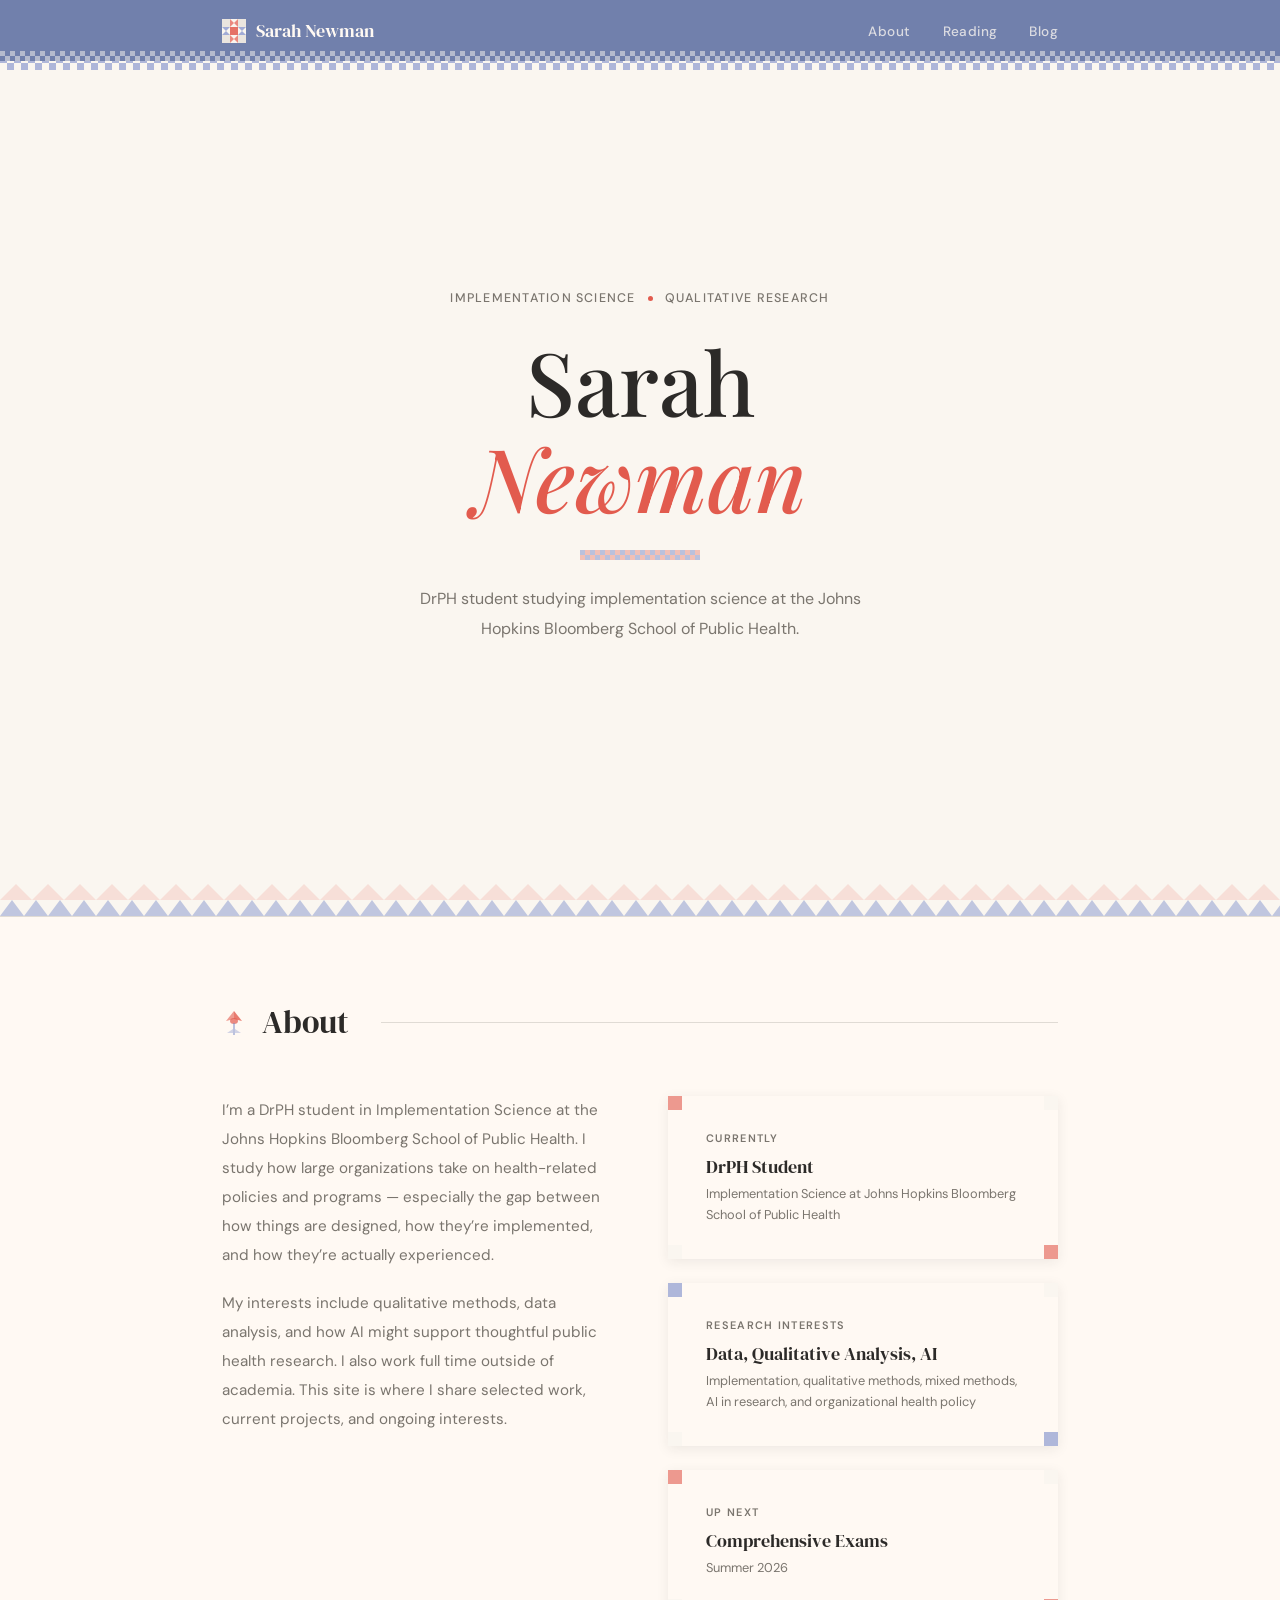
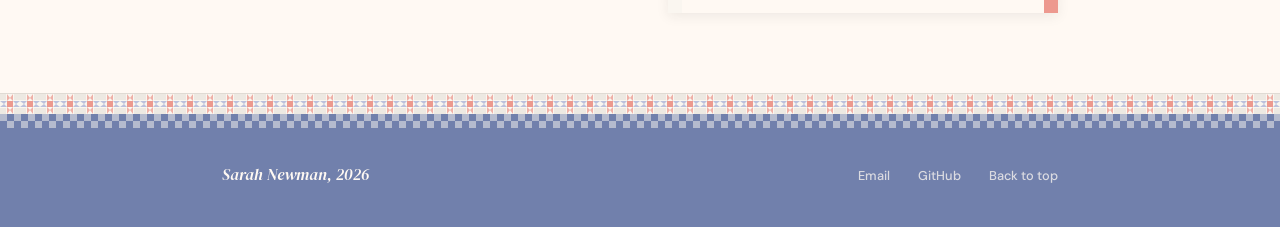
==== commit 6fbad020: "Redesign with quilted texture, indigo nav/footer, and softer card contrast Inspired by Rye Bunny's q" ====
--- a/index.html
+++ b/index.html
@@ -23,6 +23,8 @@
             --coral-light: rgba(226, 91, 78, 0.12);
             --periwinkle: #7B8CCA;
             --periwinkle-light: rgba(123, 140, 202, 0.12);
+            --deep-blue: #7180AC;
+            --card: var(--warm-white);
             --rule: #e0dbd4;
             --serif: 'DM Serif Display', Georgia, serif;
             --sans: 'DM Sans', 'Helvetica Neue', sans-serif;
@@ -114,9 +116,18 @@
             position: fixed;
             top: 0;
             width: 100%;
-            background: var(--cream);
+            background-color: var(--deep-blue);
             z-index: 100;
-            border-bottom: 1px solid var(--rule);
+        }
+        nav::after {
+            content: '';
+            position: absolute;
+            bottom: 0;
+            left: 0;
+            width: 100%;
+            height: 10px;
+            background-image: url("data:image/svg+xml,%3Csvg width='10' height='10' viewBox='0 0 10 10' xmlns='http://www.w3.org/2000/svg'%3E%3Crect x='0' y='0' width='5' height='5' fill='%23FAF6F0' opacity='0.5'/%3E%3Crect x='5' y='5' width='5' height='5' fill='%23FAF6F0' opacity='0.5'/%3E%3Crect x='5' y='0' width='5' height='5' fill='%237180AC'/%3E%3Crect x='0' y='5' width='5' height='5' fill='%237180AC'/%3E%3C/svg%3E");
+            background-size: 10px 10px;
         }
         nav .nav-inner {
             max-width: 900px;
@@ -130,7 +141,7 @@
             font-family: var(--serif);
             font-size: 1.15rem;
             text-decoration: none;
-            color: var(--ink);
+            color: var(--warm-white);
             display: flex;
             align-items: center;
             gap: 0.6rem;
@@ -152,7 +163,7 @@
             font-size: 0.85rem;
             font-weight: 500;
             text-decoration: none;
-            color: var(--muted);
+            color: rgba(255, 249, 243, 0.75);
             letter-spacing: 0.03em;
             transition: color 0.3s ease;
         }
@@ -280,7 +291,7 @@
         }
         /* ─── ABOUT ─── */
         .about-section {
-            background: var(--warm-white);
+            background-color: var(--warm-white);
             border-top: 1px solid var(--rule);
             border-bottom: 1px solid var(--rule);
             position: relative;
@@ -298,6 +309,9 @@
             color: var(--muted);
             margin-bottom: 1.25rem;
         }
+        .about-text p:last-child {
+            margin-bottom: 0;
+        }
         .about-details {
             display: flex;
             flex-direction: column;
@@ -308,7 +322,8 @@
             border: 14px solid transparent;
             border-radius: 0;
             position: relative;
-            background: var(--cream);
+            background-color: var(--card);
+            box-shadow: 0 3px 12px rgba(44, 42, 40, 0.08);
         }
         .detail-card.coral-accent {
             border-image: url("data:image/svg+xml,%3Csvg width='28' height='28' viewBox='0 0 28 28' xmlns='http://www.w3.org/2000/svg'%3E%3Crect x='0' y='0' width='14' height='14' fill='%23E25B4E' opacity='0.6'/%3E%3Crect x='14' y='14' width='14' height='14' fill='%23E25B4E' opacity='0.6'/%3E%3Crect x='14' y='0' width='14' height='14' fill='%23FAF6F0'/%3E%3Crect x='0' y='14' width='14' height='14' fill='%23FAF6F0'/%3E%3C/svg%3E") 14 round;
@@ -336,20 +351,34 @@
         /* ─── FOOTER ─── */
         footer {
             padding: 0;
+            background-color: var(--deep-blue);
+            position: relative;
+            overflow: hidden;
+        }
+        footer::before {
+            content: '';
+            position: absolute;
+            top: 0;
+            left: 0;
+            width: 100%;
+            height: 14px;
+            background-image: url("data:image/svg+xml,%3Csvg width='14' height='14' viewBox='0 0 14 14' xmlns='http://www.w3.org/2000/svg'%3E%3Crect x='0' y='0' width='7' height='7' fill='%23FAF6F0' opacity='0.5'/%3E%3Crect x='7' y='7' width='7' height='7' fill='%23FAF6F0' opacity='0.5'/%3E%3Crect x='7' y='0' width='7' height='7' fill='%237180AC'/%3E%3Crect x='0' y='7' width='7' height='7' fill='%237180AC'/%3E%3C/svg%3E");
+            background-size: 14px 14px;
         }
         .footer-inner {
             max-width: 900px;
             margin: 0 auto;
-            padding: 2.5rem 2rem;
+            padding: 3rem 2rem 2.5rem;
             display: flex;
             justify-content: space-between;
             align-items: center;
+            position: relative;
         }
         .footer-name {
             font-family: var(--serif);
-            font-size: 0.9rem;
+            font-size: 1rem;
             font-style: italic;
-            color: var(--muted);
+            color: var(--warm-white);
         }
         .footer-links {
             display: flex;
@@ -360,7 +389,7 @@
             font-size: 0.8rem;
             font-weight: 500;
             text-decoration: none;
-            color: var(--muted);
+            color: rgba(255, 249, 243, 0.75);
             transition: color 0.3s ease;
         }
         .footer-links a:hover {
